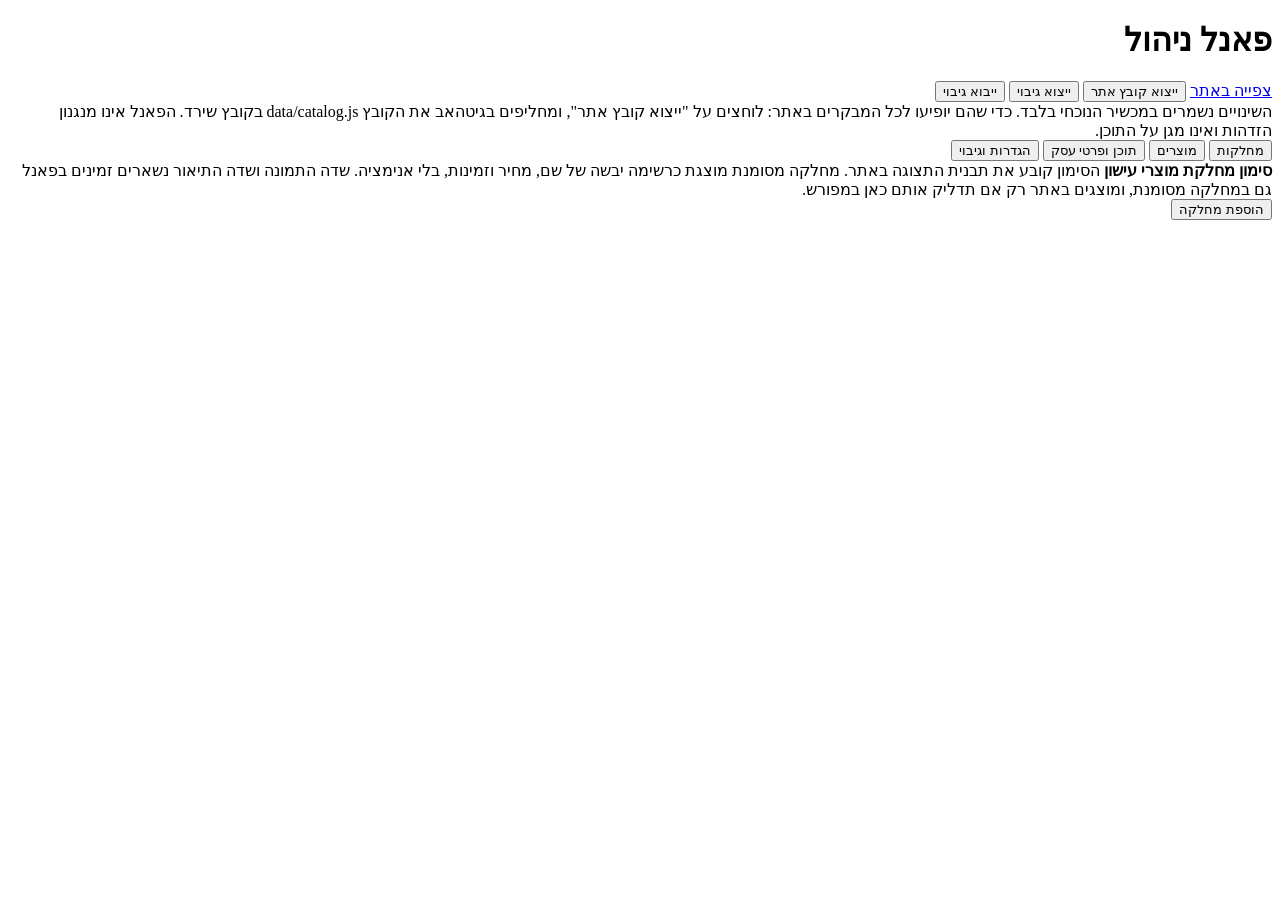
==== admin.html @ 2c9f1032 "Add files via upload" ====
<!DOCTYPE html>
<html lang="he" dir="rtl">
<head>
<meta charset="utf-8">
<meta name="viewport" content="width=device-width, initial-scale=1">
<title>פאנל ניהול — החנות</title>
<meta name="robots" content="noindex, nofollow">

<link rel="preconnect" href="https://fonts.googleapis.com">
<link rel="preconnect" href="https://fonts.gstatic.com" crossorigin>
<link href="https://fonts.googleapis.com/css2?family=M+PLUS+Rounded+1c:wght@700;800;900&family=Assistant:wght@400;600;700&display=swap" rel="stylesheet">
<link rel="stylesheet" href="assets/css/styles.css">
<link rel="icon" href="assets/favicon.svg" type="image/svg+xml">
<script src="data/catalog.js"></script>
</head>

<body>
<div class="admin-shell">

  <header class="admin-top">
    <div class="wrap admin-top__inner">
      <h1>פאנל ניהול</h1>
      <div class="admin-top__actions">
        <a class="btn btn--soft btn--sm" href="index.html">צפייה באתר</a>
        <button class="btn btn--soft btn--sm" id="act-publish" type="button">ייצוא קובץ אתר</button>
        <button class="btn btn--soft btn--sm" id="act-export" type="button">ייצוא גיבוי</button>
        <button class="btn btn--soft btn--sm" id="act-import" type="button">ייבוא גיבוי</button>
        <input type="file" id="import-file" accept="application/json" hidden>
      </div>
    </div>
  </header>

  <div class="admin-notice">
    <div class="wrap">
      השינויים נשמרים במכשיר הנוכחי בלבד. כדי שהם יופיעו לכל המבקרים באתר:
      לוחצים על "ייצוא קובץ אתר", ומחליפים בגיטהאב את הקובץ data/catalog.js
      בקובץ שירד. הפאנל אינו מנגנון הזדהות ואינו מגן על התוכן.
    </div>
  </div>

  <div class="admin-body">
    <div class="wrap">

      <div class="admin-tabs" role="tablist" aria-label="מקטעי הניהול">
        <button class="admin-tab" role="tab" id="t-depts"    aria-controls="p-depts"    aria-selected="true"  type="button">מחלקות</button>
        <button class="admin-tab" role="tab" id="t-products" aria-controls="p-products" aria-selected="false" type="button">מוצרים</button>
        <button class="admin-tab" role="tab" id="t-content"  aria-controls="p-content"  aria-selected="false" type="button">תוכן ופרטי עסק</button>
        <button class="admin-tab" role="tab" id="t-settings" aria-controls="p-settings" aria-selected="false" type="button">הגדרות וגיבוי</button>
      </div>

      <section class="panel" role="tabpanel" id="p-depts" aria-labelledby="t-depts" tabindex="0">
        <div class="callout">
          <strong>סימון מחלקת מוצרי עישון</strong>
          הסימון קובע את תבנית התצוגה באתר. מחלקה מסומנת מוצגת כרשימה יבשה של
          שם, מחיר וזמינות, בלי אנימציה. שדה התמונה ושדה התיאור נשארים זמינים
          בפאנל גם במחלקה מסומנת, ומוצגים באתר רק אם תדליק אותם כאן במפורש.
        </div>
        <div id="dept-list"></div>
        <button class="btn" id="act-add-dept" type="button">הוספת מחלקה</button>
      </section>

      <section class="panel" role="tabpanel" id="p-products" aria-labelledby="t-products" tabindex="0" hidden>
        <div class="field" style="max-width:420px">
          <label for="prod-dept">מחלקה</label>
          <select id="prod-dept"></select>
        </div>
        <div id="prod-context"></div>
        <div id="prod-list"></div>
        <button class="btn" id="act-add-prod" type="button">הוספת מוצר</button>
      </section>

      <section class="panel" role="tabpanel" id="p-content" aria-labelledby="t-content" tabindex="0" hidden>
        <div id="content-form"></div>
        <button class="btn" id="act-save-content" type="button">שמירת התוכן</button>
      </section>

      <section class="panel" role="tabpanel" id="p-settings" aria-labelledby="t-settings" tabindex="0" hidden>
        <div id="settings-form"></div>
        <div style="display:flex;gap:12px;flex-wrap:wrap">
          <button class="btn" id="act-save-settings" type="button">שמירת ההגדרות</button>
          <button class="btn btn--danger" id="act-reset" type="button">איפוס לנתוני ברירת המחדל</button>
        </div>
      </section>

    </div>
  </div>
</div>

<div class="modal" id="modal" role="dialog" aria-modal="true" aria-labelledby="modal-title" hidden>
  <div class="modal__box">
    <div class="modal__head">
      <h2 id="modal-title">עריכה</h2>
      <button class="btn btn--quiet btn--sm" id="modal-close" type="button">סגירה</button>
    </div>
    <div id="modal-body"></div>
    <div class="modal__foot">
      <button class="btn" id="modal-save" type="button">שמירה</button>
      <button class="btn btn--soft" id="modal-cancel" type="button">ביטול</button>
    </div>
  </div>
</div>

<div class="toast" id="toast" role="status" aria-live="polite" hidden></div>

<script type="module" src="assets/js/admin.js"></script>
</body>
</html>
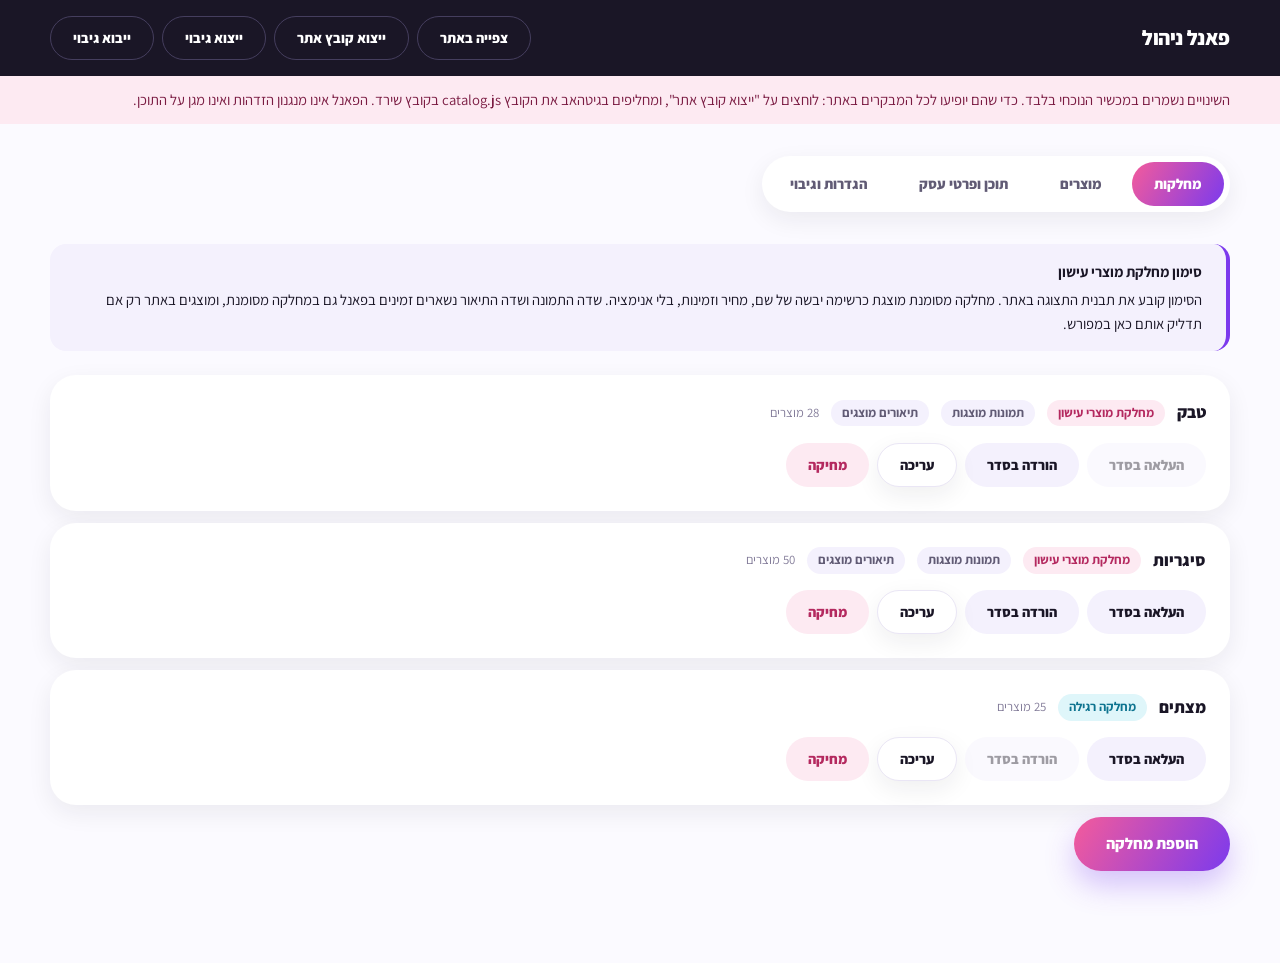
==== commit 849f67fd: "Add files via upload" ====
--- a/admin.html
+++ b/admin.html
@@ -9,9 +9,9 @@
 <link rel="preconnect" href="https://fonts.googleapis.com">
 <link rel="preconnect" href="https://fonts.gstatic.com" crossorigin>
 <link href="https://fonts.googleapis.com/css2?family=M+PLUS+Rounded+1c:wght@700;800;900&family=Assistant:wght@400;600;700&display=swap" rel="stylesheet">
-<link rel="stylesheet" href="assets/css/styles.css">
-<link rel="icon" href="assets/favicon.svg" type="image/svg+xml">
-<script src="data/catalog.js"></script>
+<link rel="stylesheet" href="styles.css">
+<link rel="icon" href="favicon.svg" type="image/svg+xml">
+<script src="catalog.js"></script>
 </head>
 
 <body>
@@ -33,7 +33,7 @@
   <div class="admin-notice">
     <div class="wrap">
       השינויים נשמרים במכשיר הנוכחי בלבד. כדי שהם יופיעו לכל המבקרים באתר:
-      לוחצים על "ייצוא קובץ אתר", ומחליפים בגיטהאב את הקובץ data/catalog.js
+      לוחצים על "ייצוא קובץ אתר", ומחליפים בגיטהאב את הקובץ catalog.js
       בקובץ שירד. הפאנל אינו מנגנון הזדהות ואינו מגן על התוכן.
     </div>
   </div>
@@ -102,6 +102,6 @@
 
 <div class="toast" id="toast" role="status" aria-live="polite" hidden></div>
 
-<script type="module" src="assets/js/admin.js"></script>
+<script type="module" src="./admin.js"></script>
 </body>
 </html>
--- a/styles.css
+++ b/styles.css
@@ -0,0 +1,436 @@
+/* =====================================================================
+   מערכת עיצוב — "מפיזור לסדר"
+   רקע בהיר, מבטאי צבע רוויים, פינות עגולות מאוד וגופן עגול כבד.
+   הניגודיות עומדת בתקן הישראלי 5568 ברמה AA.
+   ===================================================================== */
+
+:root {
+  --bg:        #FBFAFF;
+  --paper:     #FFFFFF;
+  --bg-3:      #F4F1FD;
+  --ink:       #1A1626;   /* 15.8 מול הרקע */
+  --ink-2:     #615B75;   /*  6.3 */
+  --ink-3:     #837C99;   /*  4.6 */
+  --line:      #EAE6F5;
+  --line-2:    #D6CFEA;
+
+  --pink:      #F45B9B;
+  --grape:     #7C3AED;
+  --aqua:      #06B6D4;
+  --amber:     #F59E0B;
+  --indigo:    #4F46E5;
+
+  /* גרסאות כהות לשימוש בטקסט, כדי לא לרדת מהניגודיות הנדרשת */
+  --aqua-ink:  #0E7490;
+  --amber-ink: #92600A;
+  --ok:        #0E7490;
+  --ok-soft:   #DFF6FA;
+  --warn:      #B4295F;
+  --warn-soft: #FDEAF2;
+  --focus:     #4F46E5;
+
+  --brand:      linear-gradient(120deg, var(--pink), var(--grape));
+  --brand-text: linear-gradient(96deg, var(--pink), var(--grape) 48%, var(--aqua));
+
+  --font-display: "M PLUS Rounded 1c", Assistant, system-ui, sans-serif;
+  --font-body:    Assistant, system-ui, -apple-system, "Segoe UI", sans-serif;
+
+  --fs-hero: clamp(3rem, 10.4vw, 7.4rem);
+  --fs-h2:   clamp(2.2rem, 5.6vw, 3.7rem);
+  --fs-h3:   clamp(1.2rem, 2.2vw, 1.4rem);
+  --fs-sm:   0.92rem;
+  --fs-xs:   0.8rem;
+
+  --s-1:4px; --s-2:8px; --s-3:12px; --s-4:16px;
+  --s-5:24px; --s-6:32px; --s-7:48px; --s-8:64px; --s-9:92px;
+
+  --r:26px; --r-sm:16px; --r-pill:999px;
+
+  --sh-1: 0 8px 24px rgba(26,22,38,.07);
+  --sh-2: 0 28px 58px rgba(26,22,38,.15);
+
+  /* טוקני תנועה — שפה אחת לכל האתר */
+  --ease:      cubic-bezier(.19,1,.22,1);
+  --ease-move: cubic-bezier(.4,0,.2,1);
+  --d-micro: 150ms;
+  --d-base:  280ms;
+  --d-large: 420ms;
+
+  --maxw: 1180px;
+}
+
+/* ===================== בסיס ===================== */
+
+*, *::before, *::after { box-sizing: border-box; }
+html { -webkit-text-size-adjust: 100%; }
+
+body {
+  margin: 0; direction: rtl;
+  background: var(--bg); color: var(--ink);
+  font-family: var(--font-body); line-height: 1.62;
+  overflow-x: hidden; -webkit-font-smoothing: antialiased;
+}
+
+h1, h2, h3, h4 {
+  font-family: var(--font-display); font-weight: 800;
+  line-height: 1.04; letter-spacing: -.02em; margin: 0 0 var(--s-4);
+}
+p { margin: 0 0 var(--s-4); }
+img { max-width: 100%; display: block; }
+a { color: var(--grape); text-underline-offset: 3px; }
+a:hover { color: var(--ink); }
+button { font-family: inherit; font-size: inherit; }
+
+:where(a, button, input, select, textarea, [tabindex]):focus-visible {
+  outline: 3px solid var(--focus); outline-offset: 3px; border-radius: 6px;
+}
+
+.wrap { width: min(100% - var(--s-6) * 2, var(--maxw)); margin-inline: auto; position: relative; z-index: 3; }
+
+.skip-link {
+  position: absolute; inset-inline-start: var(--s-4); top: -100px; z-index: 999;
+  background: var(--ink); color: #fff; padding: var(--s-3) var(--s-5);
+  border-radius: var(--r-sm); text-decoration: none;
+  transition: top var(--d-micro) var(--ease-move);
+}
+.skip-link:focus { top: var(--s-4); color: #fff; }
+
+.visually-hidden {
+  position: absolute !important; width: 1px; height: 1px;
+  margin: -1px; padding: 0; border: 0;
+  clip: rect(0 0 0 0); clip-path: inset(50%); overflow: hidden; white-space: nowrap;
+}
+
+.grad { background: var(--brand-text); -webkit-background-clip: text; background-clip: text; color: transparent; }
+
+/* ===================== כפתורים ===================== */
+
+.btn {
+  display: inline-flex; align-items: center; justify-content: center; gap: var(--s-2);
+  min-height: 54px; padding: 14px 32px; border: 0; border-radius: var(--r-pill);
+  font-family: var(--font-display); font-weight: 800; font-size: .98rem;
+  cursor: pointer; text-decoration: none; touch-action: manipulation;
+  background: var(--brand); color: #fff;
+  box-shadow: 0 14px 30px rgba(124,58,237,.3);
+  transition: transform var(--d-base) var(--ease), box-shadow var(--d-base) var(--ease),
+              background var(--d-base) var(--ease), color var(--d-base) var(--ease);
+}
+.btn:hover { transform: translateY(-4px); box-shadow: 0 22px 44px rgba(124,58,237,.38); color: #fff; }
+.btn svg { width: 19px; height: 19px; flex: none; }
+
+.btn--soft   { background: var(--paper); color: var(--ink); border: 1px solid var(--line); box-shadow: var(--sh-1); }
+.btn--soft:hover { color: var(--ink); box-shadow: 0 16px 34px rgba(26,22,38,.13); }
+.btn--dark   { background: var(--ink); box-shadow: 0 12px 26px rgba(26,22,38,.24); }
+.btn--dark:hover { background: var(--grape); }
+.btn--quiet  { background: var(--bg-3); color: var(--ink); box-shadow: none; }
+.btn--quiet:hover { background: var(--line); color: var(--ink); }
+.btn--danger { background: var(--warn-soft); color: var(--warn); box-shadow: none; }
+.btn--danger:hover { background: var(--warn); color: #fff; }
+.btn--sm { min-height: 44px; padding: 9px 22px; font-size: .88rem; }
+.btn[disabled], .btn[aria-disabled="true"] { opacity: .42; pointer-events: none; }
+
+/* ===================== מסך הפתיחה ===================== */
+
+.stage { height: 270vh; position: relative; }
+.stage--flat { height: auto; }
+
+.sticky {
+  position: sticky; top: 0; height: 100svh; overflow: hidden;
+  display: grid; place-items: center;
+  background:
+    radial-gradient(70% 60% at 78% 12%, rgba(244,91,155,.16), transparent 62%),
+    radial-gradient(60% 60% at 14% 82%, rgba(6,182,212,.16), transparent 62%),
+    var(--bg);
+}
+.stage--flat .sticky { position: static; height: auto; padding-block: var(--s-9); }
+
+#hero-canvas { position: absolute; inset: 0; width: 100%; height: 100%; z-index: 1; }
+
+.hero-copy { position: relative; z-index: 3; text-align: center; padding-inline: var(--s-5); max-width: 900px; }
+
+.kicker {
+  display: inline-flex; align-items: center; gap: var(--s-2);
+  background: var(--paper); border: 1px solid var(--line); border-radius: var(--r-pill);
+  padding: 10px 20px; font-weight: 700; font-size: .85rem; color: var(--indigo);
+  margin-bottom: var(--s-5); box-shadow: var(--sh-1);
+}
+.kicker i { width: 8px; height: 8px; border-radius: 50%; background: var(--pink); flex: none; animation: pulse 2.2s ease-in-out infinite; }
+@keyframes pulse { 50% { transform: scale(1.6); opacity: .4; } }
+
+.hero-title { font-size: var(--fs-hero); margin-bottom: 0; }
+.hero-title span { display: inline-block; opacity: 0; transform: translateY(30px) rotate(3deg); }
+.hero-title.play span { animation: pop .85s var(--ease) forwards; }
+@keyframes pop { to { opacity: 1; transform: none; } }
+
+.hero-lead { color: var(--ink-2); font-size: 1.15rem; max-width: 44ch; margin: var(--s-5) auto var(--s-6); }
+.hero-actions { display: flex; gap: var(--s-3); justify-content: center; flex-wrap: wrap; }
+
+.cue { position: absolute; inset-inline: 0; bottom: var(--s-5); z-index: 4; text-align: center; color: var(--ink-2); font-size: var(--fs-xs); letter-spacing: .16em; }
+
+/* ===================== רצועה נעה ===================== */
+
+.strip { background: var(--ink); color: #fff; overflow: hidden; padding: 15px 0; position: relative; z-index: 3; }
+.strip ul { display: flex; gap: 40px; list-style: none; margin: 0; padding: 0; white-space: nowrap;
+  font-family: var(--font-display); font-weight: 800; font-size: 1.15rem; will-change: transform; }
+.strip li::after { content: "✦"; margin-inline-start: 40px; color: var(--pink); }
+
+/* ===================== כותרת עליונה ===================== */
+
+.site-header { position: sticky; top: 0; z-index: 60; background: rgba(251,250,255,.88); backdrop-filter: blur(16px); border-bottom: 1px solid var(--line); }
+.site-header__inner { display: flex; align-items: center; justify-content: space-between; min-height: 70px; gap: var(--s-4); }
+.brand { display: flex; align-items: center; gap: 11px; text-decoration: none; color: var(--ink); }
+.brand__mark { width: 40px; height: 40px; border-radius: 14px; flex: none; display: grid; place-items: center; color: #fff; font-family: var(--font-display); font-weight: 800; background: var(--brand); }
+.brand__name { font-family: var(--font-display); font-weight: 800; font-size: 1.2rem; line-height: 1.1; }
+.brand__sub { display: block; font-size: var(--fs-xs); color: var(--ink-3); font-weight: 400; }
+
+.site-nav { display: none; gap: var(--s-5); }
+@media (min-width: 880px) { .site-nav { display: flex; } }
+.site-nav a { color: var(--ink-2); text-decoration: none; font-weight: 700; font-size: .94rem; min-height: 44px; display: inline-flex; align-items: center; }
+.site-nav a:hover { color: var(--grape); }
+
+/* ===================== מקטעים ===================== */
+
+.section { padding-block: var(--s-9); position: relative; z-index: 3; }
+.section--paper { background: var(--paper); }
+.section--tight { padding-block: var(--s-8) var(--s-5); }
+.section__title { font-size: var(--fs-h2); margin-bottom: var(--s-3); }
+.section__lead { color: var(--ink-2); margin: 0 0 var(--s-6); max-width: 52ch; }
+
+.story { display: grid; gap: var(--s-5); }
+@media (min-width: 840px) { .story { grid-template-columns: repeat(3, 1fr); } }
+.story__item { background: var(--paper); border-radius: var(--r); padding: var(--s-6); box-shadow: var(--sh-1); }
+.story__num { font-family: var(--font-display); font-weight: 900; font-size: 2.6rem; line-height: 1; margin-bottom: var(--s-3);
+  background: var(--brand-text); -webkit-background-clip: text; background-clip: text; color: transparent; }
+.story__item h3 { font-size: var(--fs-h3); }
+.story__item p { color: var(--ink-2); font-size: var(--fs-sm); margin: 0; }
+
+/* ===================== לשוניות מחלקות ===================== */
+
+.dept-bar { position: sticky; top: 70px; z-index: 50; padding-block: var(--s-4); background: linear-gradient(var(--bg) 62%, transparent); }
+.dept-tabs { display: flex; gap: var(--s-2); overflow-x: auto; padding: 6px; background: var(--paper); border-radius: var(--r-pill); box-shadow: var(--sh-1); width: fit-content; max-width: 100%; }
+.dept-tab {
+  flex: none; min-height: 46px; padding: 11px 24px; border: 0; border-radius: var(--r-pill); background: transparent;
+  font-family: var(--font-display); font-weight: 800; font-size: .92rem; color: var(--ink-2); cursor: pointer; white-space: nowrap;
+  transition: background var(--d-base) var(--ease), color var(--d-base) var(--ease);
+}
+.dept-tab:hover { background: var(--bg-3); }
+.dept-tab[aria-selected="true"] { background: var(--brand); color: #fff; }
+.dept-tab__flag { color: var(--amber-ink); margin-inline-start: 6px; font-size: .72rem; }
+.dept-tab[aria-selected="true"] .dept-tab__flag { color: #fff; }
+
+.dept-panel[hidden] { display: none; }
+.dept-head { margin-bottom: var(--s-6); }
+.dept-head h2 { font-size: var(--fs-h2); margin-bottom: var(--s-2); }
+.dept-head p { color: var(--ink-2); max-width: 58ch; margin: 0; }
+
+.legal-warning { border: 3px solid var(--ink); background: var(--paper); border-radius: var(--r); padding: var(--s-5) var(--s-6); margin-bottom: var(--s-6); }
+.legal-warning strong { display: block; font-family: var(--font-display); font-weight: 900; font-size: clamp(1.35rem, 3.6vw, 2.1rem); line-height: 1.16; margin-bottom: var(--s-2); }
+.legal-warning span { display: block; font-size: var(--fs-sm); color: var(--ink-2); }
+
+/* ===================== תבנית ויזואלית ===================== */
+
+.product-grid { display: grid; gap: var(--s-5); grid-template-columns: repeat(auto-fill, minmax(255px, 1fr)); }
+
+.card { position: relative; background: var(--paper); border-radius: var(--r); overflow: hidden;
+  box-shadow: 0 10px 30px rgba(26,22,38,.07); display: flex; flex-direction: column; }
+.card--animated { will-change: transform; transition: transform var(--d-large) var(--ease), box-shadow var(--d-large) var(--ease); }
+.card--animated:hover { transform: translateY(-10px) rotate(-.7deg); box-shadow: var(--sh-2); }
+
+.card__media { aspect-ratio: 4/3; overflow: hidden; background: var(--bg-3); }
+.card__media img { width: 100%; height: 100%; object-fit: cover; }
+.card__media--empty { display: grid; place-items: center; color: #fff; font-weight: 700; font-size: var(--fs-sm); }
+/* שלוש חלופות צבע לכרטיס בלי תמונה, מתחלפות במחזוריות */
+.tone-0 .card__media--empty { background: linear-gradient(140deg, #FB7FB4, #F45B9B); }
+.tone-1 .card__media--empty { background: linear-gradient(140deg, #5EE7F5, #06B6D4); }
+.tone-2 .card__media--empty { background: linear-gradient(140deg, #A78BFA, #7C3AED); }
+
+.card__body { padding: var(--s-5); display: flex; flex-direction: column; gap: 11px; flex: 1; }
+.card__name { font-size: 1.24rem; margin: 0; }
+.card__desc { margin: 0; font-size: var(--fs-sm); color: var(--ink-2); flex: 1; }
+.card__foot { display: flex; align-items: center; justify-content: space-between; gap: var(--s-3); }
+
+.price__now { font-family: var(--font-display); font-weight: 800; font-size: 1.36rem; }
+.price__prev { font-size: .89rem; color: var(--ink-3); margin-inline-start: var(--s-2); text-decoration: line-through; }
+.price__vat { font-size: var(--fs-xs); color: var(--ink-3); }
+
+.stock { font-weight: 700; font-size: var(--fs-xs); padding: 5px 13px; border-radius: var(--r-pill); white-space: nowrap; }
+.stock--in  { background: var(--ok-soft); color: var(--ok); }
+.stock--low { background: #FEF3D6; color: var(--amber-ink); }
+.stock--out { background: #F0EEF7; color: var(--ink-2); }
+
+.deal-flag { position: absolute; inset-inline-start: var(--s-4); top: var(--s-4); z-index: 2;
+  background: var(--amber); color: #fff; border-radius: var(--r-pill); padding: 6px 16px;
+  font-family: var(--font-display); font-weight: 800; font-size: .78rem; box-shadow: 0 8px 20px rgba(245,158,11,.4); }
+
+/* ===================== תבנית מוגבלת ===================== */
+
+.plain-list { background: var(--paper); border-radius: var(--r); overflow: hidden; box-shadow: 0 10px 30px rgba(26,22,38,.08); }
+.plain-list__head, .plain-row { display: grid; grid-template-columns: 1fr auto auto; gap: var(--s-5); padding: 18px var(--s-6); align-items: center; }
+.plain-list__head { background: var(--ink); color: #fff; font-weight: 700; font-size: .82rem; }
+.plain-row { border-top: 1px solid var(--line); font-weight: 600; }
+.plain-row__price { font-family: var(--font-display); font-weight: 800; font-size: 1.06rem; white-space: nowrap; }
+.plain-row__stock { font-weight: 400; font-size: .88rem; color: var(--ink-2); white-space: nowrap; }
+.plain-row__extra { grid-column: 1 / -1; }
+.plain-row__extra img { width: 150px; border-radius: var(--r-sm); border: 1px solid var(--line); }
+.plain-row__extra p { margin: 0; font-weight: 400; font-size: var(--fs-sm); color: var(--ink-2); }
+.plain-note { font-size: .85rem; color: var(--ink-2); margin-top: var(--s-4); }
+
+@media (max-width: 560px) {
+  .plain-list__head { display: none; }
+  .plain-row { grid-template-columns: 1fr auto; }
+  .plain-row__stock { grid-column: 1 / -1; }
+}
+
+.dept-order { margin-top: var(--s-6); padding: var(--s-5) var(--s-6); background: var(--bg-3); border-radius: var(--r);
+  display: flex; flex-wrap: wrap; align-items: center; justify-content: space-between; gap: var(--s-4); }
+.dept-order p { margin: 0; font-size: var(--fs-sm); color: var(--ink-2); }
+
+.empty-state { border: 2px dashed var(--line-2); border-radius: var(--r); padding: var(--s-8) var(--s-5); text-align: center; color: var(--ink-3); }
+
+/* ===================== מידע ===================== */
+
+.info-grid { display: grid; gap: var(--s-5); }
+@media (min-width: 840px) { .info-grid { grid-template-columns: repeat(2, 1fr); } }
+.info-card { background: var(--paper); border-radius: var(--r); padding: var(--s-6); box-shadow: var(--sh-1); }
+.info-card h3 { font-size: var(--fs-h3); }
+.info-card p, .info-card li { color: var(--ink-2); font-size: var(--fs-sm); }
+.info-card details { border-top: 1px solid var(--line); padding-top: var(--s-2); }
+.info-card summary { cursor: pointer; font-weight: 700; min-height: 44px; display: flex; align-items: center; }
+
+.biz-facts { display: grid; gap: var(--s-3); font-size: var(--fs-sm); margin: var(--s-4) 0 0; }
+.biz-facts div { display: flex; gap: var(--s-3); }
+.biz-facts dt { font-weight: 700; min-width: 140px; }
+.biz-facts dd { margin: 0; color: var(--ink-2); }
+
+/* ===================== תחתית ===================== */
+
+.site-footer { background: var(--ink); color: #D9D3EA; padding: var(--s-9) 0 var(--s-6); margin-top: var(--s-8); position: relative; z-index: 3; }
+.site-footer h2, .site-footer h4 { color: #fff; }
+.site-footer a { color: #E7DFF8; }
+.site-footer a:hover { color: #fff; }
+.footer-grid { display: grid; gap: var(--s-6); }
+@media (min-width: 840px) { .footer-grid { grid-template-columns: 1.5fr 1fr 1fr; } }
+.site-footer ul { list-style: none; padding: 0; margin: 0; }
+.site-footer li { margin-bottom: var(--s-2); font-size: var(--fs-sm); }
+.footer-warning { border: 2px solid #3B3550; border-radius: 18px; padding: 20px; margin-top: var(--s-6); font-weight: 700; }
+.footer-bottom { border-top: 1px solid #322C46; margin-top: var(--s-6); padding-top: var(--s-5); font-size: var(--fs-xs); color: #A79FC0;
+  display: flex; flex-wrap: wrap; gap: var(--s-4); justify-content: space-between; }
+
+/* ===================== שער גיל ===================== */
+
+.gate { position: fixed; inset: 0; z-index: 200; display: grid; place-items: center; background: rgba(26,22,38,.6); padding: var(--s-5); }
+.gate[hidden] { display: none; }
+.gate__box { background: var(--paper); border-radius: var(--r); padding: var(--s-7); max-width: 470px; width: 100%; box-shadow: var(--sh-2); text-align: center; }
+.gate__box h2 { font-size: 1.7rem; }
+.gate__box p { color: var(--ink-2); font-size: var(--fs-sm); }
+.gate__actions { display: flex; flex-direction: column; gap: var(--s-3); margin-top: var(--s-5); }
+
+/* ===================== צף וואטסאפ ומתג תנועה ===================== */
+
+.wa-fab { position: fixed; inset-inline-end: var(--s-5); bottom: max(var(--s-5), env(safe-area-inset-bottom));
+  z-index: 70; width: 58px; height: 58px; border-radius: 50%; background: var(--ok); color: #fff;
+  display: grid; place-items: center; box-shadow: 0 14px 32px rgba(14,116,144,.4); text-decoration: none;
+  transition: transform var(--d-base) var(--ease); }
+.wa-fab:hover { transform: translateY(-4px); color: #fff; }
+.wa-fab svg { width: 27px; height: 27px; }
+
+.motion-toggle { position: fixed; inset-inline-start: var(--s-5); bottom: max(var(--s-5), env(safe-area-inset-bottom));
+  z-index: 70; min-height: 44px; padding: 11px 20px; border: 0; border-radius: var(--r-pill);
+  background: var(--ink); color: #fff; font-family: var(--font-display); font-weight: 800; font-size: var(--fs-xs);
+  cursor: pointer; box-shadow: var(--sh-1); }
+.motion-toggle:hover { background: var(--grape); }
+
+/* ===================== חשיפות בגלילה ===================== */
+
+.reveal { opacity: 0; transform: translateY(30px); transition: opacity .85s var(--ease), transform .85s var(--ease); }
+.reveal.is-revealed { opacity: 1; transform: none; }
+
+/* ===================== צמצום תנועה ===================== */
+
+@media (prefers-reduced-motion: reduce) {
+  *, *::before, *::after { animation-duration: .001ms !important; animation-iteration-count: 1 !important; transition-duration: .001ms !important; }
+  .reveal { opacity: 1 !important; transform: none !important; }
+  .hero-title span { opacity: 1 !important; transform: none !important; }
+  .card--animated:hover { transform: none; }
+  .cue { display: none; }
+}
+body.no-motion .reveal { opacity: 1 !important; transform: none !important; }
+body.no-motion .hero-title span { opacity: 1 !important; transform: none !important; }
+body.no-motion .card--animated:hover { transform: none; }
+body.no-motion .cue { display: none; }
+
+/* =====================================================================
+   פאנל הניהול — אותה שפת עיצוב
+   ===================================================================== */
+
+.admin-shell { min-height: 100vh; display: flex; flex-direction: column; }
+
+.admin-top { background: var(--ink); color: #fff; padding-block: var(--s-4); }
+.admin-top__inner { display: flex; align-items: center; justify-content: space-between; gap: var(--s-4); flex-wrap: wrap; }
+.admin-top h1 { color: #fff; font-size: 1.3rem; margin: 0; }
+.admin-top__actions { display: flex; gap: var(--s-2); flex-wrap: wrap; }
+.admin-top .btn--soft { background: transparent; color: #fff; border: 1.5px solid #453E5E; box-shadow: none; }
+.admin-top .btn--soft:hover { background: #2A2440; color: #fff; }
+
+.admin-notice { background: var(--warn-soft); color: #7A1B42; font-size: var(--fs-sm); padding-block: var(--s-3); }
+.admin-body { flex: 1; padding-block: var(--s-6) var(--s-9); }
+
+.admin-tabs { display: flex; gap: var(--s-2); flex-wrap: wrap; margin-bottom: var(--s-6); padding: 6px;
+  background: var(--paper); border-radius: var(--r-pill); box-shadow: var(--sh-1); width: fit-content; max-width: 100%; }
+.admin-tab { min-height: 44px; padding: 10px 22px; border: 0; border-radius: var(--r-pill); background: transparent;
+  font-family: var(--font-display); font-weight: 800; font-size: .9rem; color: var(--ink-2); cursor: pointer;
+  transition: background var(--d-base) var(--ease), color var(--d-base) var(--ease); }
+.admin-tab:hover { background: var(--bg-3); }
+.admin-tab[aria-selected="true"] { background: var(--brand); color: #fff; }
+
+.panel[hidden] { display: none; }
+.panel h2 { font-size: 1.5rem; margin-top: var(--s-6); }
+.panel h2:first-child { margin-top: 0; }
+
+.field { margin-bottom: var(--s-4); }
+.field label { display: block; font-weight: 700; font-size: var(--fs-sm); margin-bottom: var(--s-2); }
+.field .hint { font-size: var(--fs-xs); color: var(--ink-3); margin: var(--s-1) 0 0; }
+.field input, .field select, .field textarea {
+  width: 100%; min-height: 48px; padding: 12px var(--s-4);
+  border: 1.5px solid var(--line-2); border-radius: var(--r-sm);
+  background: var(--paper); color: var(--ink); font-family: inherit; font-size: var(--fs-sm);
+}
+.field textarea { min-height: 120px; resize: vertical; line-height: 1.6; }
+.field input:focus, .field select:focus, .field textarea:focus { border-color: var(--focus); }
+
+.check { display: flex; align-items: flex-start; gap: var(--s-3); padding: var(--s-4);
+  border-radius: var(--r-sm); background: var(--paper); box-shadow: var(--sh-1); margin-bottom: var(--s-3); cursor: pointer; }
+.check input { width: 22px; height: 22px; margin-top: 2px; flex: none; accent-color: var(--grape); }
+.check span { font-size: var(--fs-sm); font-weight: 600; }
+.check small { display: block; color: var(--ink-3); font-size: var(--fs-xs); font-weight: 400; margin-top: 2px; }
+
+.admin-row { display: grid; gap: var(--s-4); align-items: center; padding: var(--s-5);
+  border-radius: var(--r); background: var(--paper); box-shadow: var(--sh-1); margin-bottom: var(--s-3); }
+.admin-row__main { display: flex; align-items: center; gap: var(--s-3); flex-wrap: wrap; }
+.admin-row__title { font-family: var(--font-display); font-weight: 800; font-size: 1.05rem; }
+.admin-row__meta { font-size: var(--fs-xs); color: var(--ink-3); }
+.admin-row__acts { display: flex; gap: var(--s-2); flex-wrap: wrap; }
+
+.tag { font-size: var(--fs-xs); font-weight: 700; padding: 3px 11px; border-radius: var(--r-pill); background: var(--bg-3); color: var(--ink-2); }
+.tag--restricted { background: var(--warn-soft); color: var(--warn); }
+.tag--open { background: var(--ok-soft); color: var(--ok); }
+
+.form-grid { display: grid; gap: var(--s-4); }
+@media (min-width: 720px) { .form-grid--2 { grid-template-columns: 1fr 1fr; } }
+
+.modal { position: fixed; inset: 0; z-index: 300; background: rgba(26,22,38,.6); display: grid; place-items: start center; padding: var(--s-5); overflow-y: auto; }
+.modal[hidden] { display: none; }
+.modal__box { background: var(--paper); border-radius: var(--r); padding: var(--s-6); width: min(100%, 660px); margin-block: var(--s-6); box-shadow: var(--sh-2); }
+.modal__head { display: flex; align-items: center; justify-content: space-between; gap: var(--s-4); margin-bottom: var(--s-5); }
+.modal__head h2 { margin: 0; font-size: 1.45rem; }
+.modal__foot { display: flex; gap: var(--s-3); margin-top: var(--s-6); flex-wrap: wrap; }
+
+.callout { border-radius: var(--r-sm); padding: var(--s-4) var(--s-5); font-size: var(--fs-sm); margin-bottom: var(--s-5);
+  background: var(--bg-3); border-inline-start: 4px solid var(--grape); }
+.callout--warn { background: var(--warn-soft); border-color: var(--warn); color: #7A1B42; }
+.callout strong { display: block; margin-bottom: var(--s-1); }
+
+.toast { position: fixed; inset-inline-start: 50%; transform: translateX(50%); bottom: var(--s-6); z-index: 400;
+  background: var(--ink); color: #fff; padding: 12px 24px; border-radius: var(--r-pill);
+  font-weight: 700; font-size: var(--fs-sm); box-shadow: var(--sh-2); }
+.toast[hidden] { display: none; }
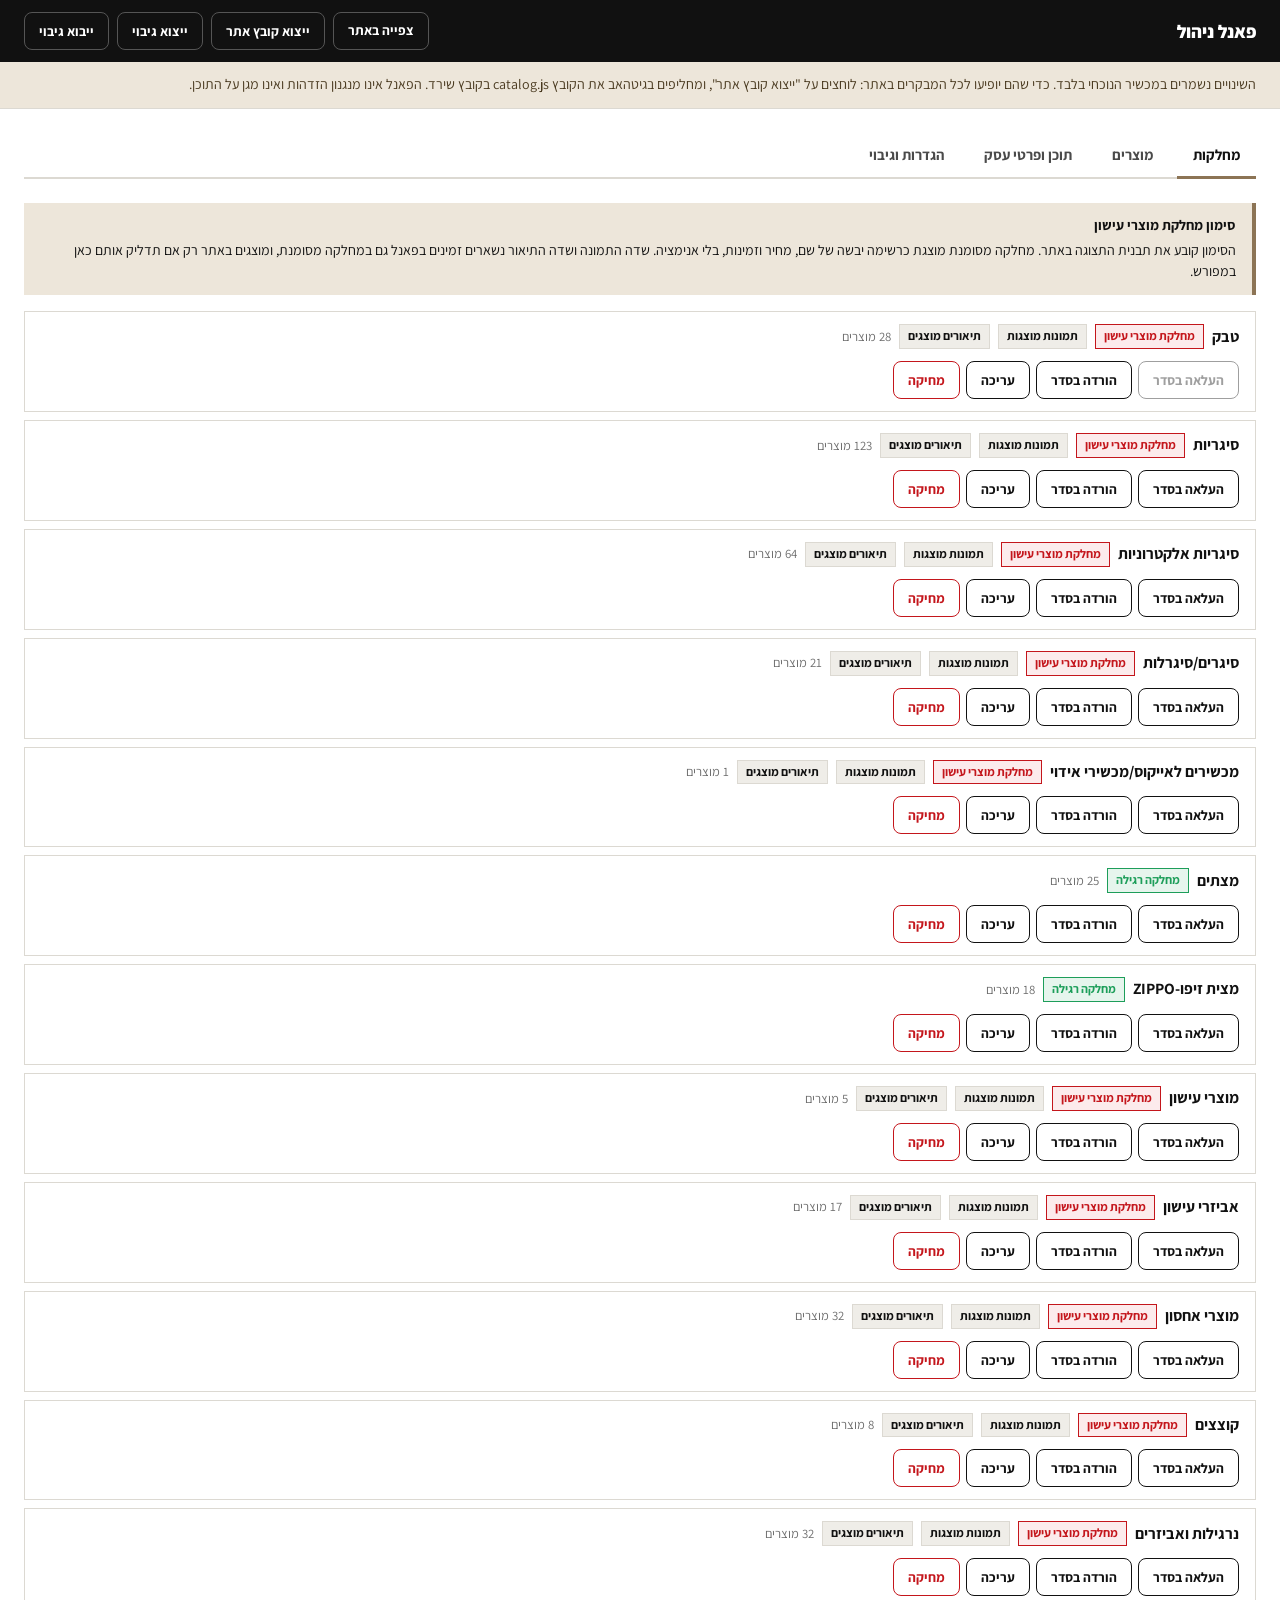
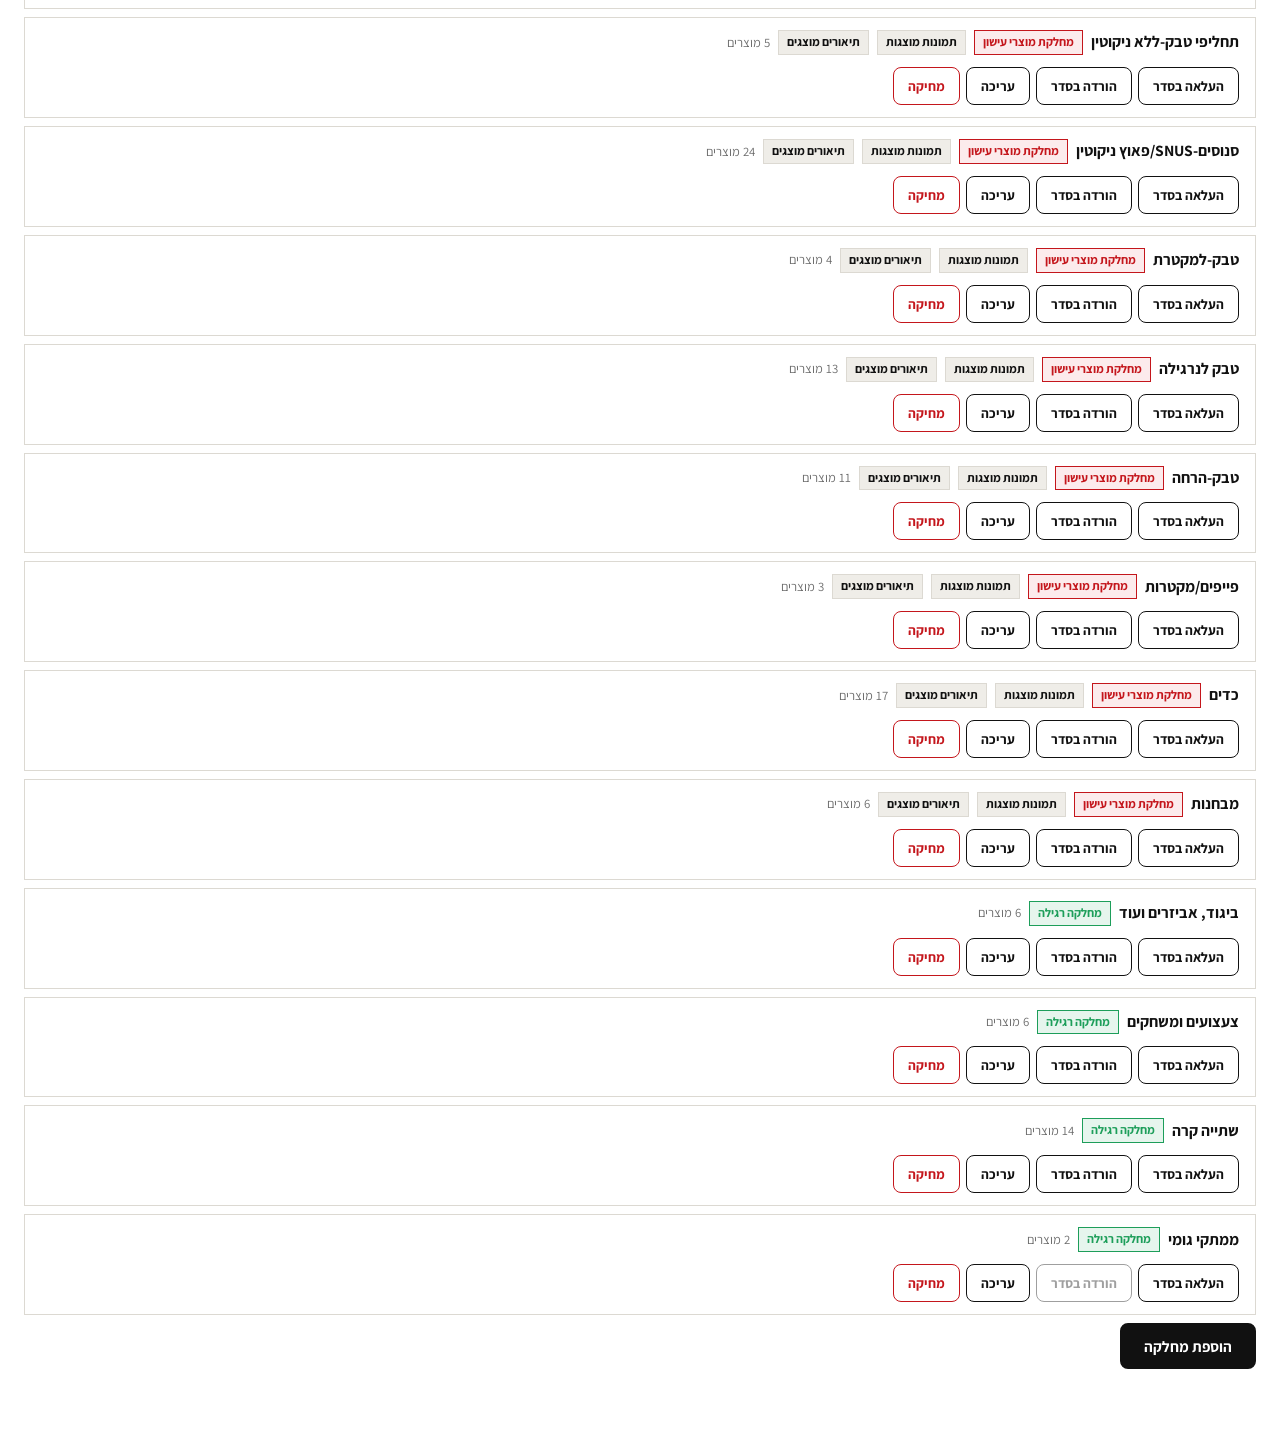
==== commit 8da64d0b: "Add files via upload" ====
--- a/admin.html
+++ b/admin.html
@@ -8,7 +8,7 @@
 
 <link rel="preconnect" href="https://fonts.googleapis.com">
 <link rel="preconnect" href="https://fonts.gstatic.com" crossorigin>
-<link href="https://fonts.googleapis.com/css2?family=M+PLUS+Rounded+1c:wght@700;800;900&family=Assistant:wght@400;600;700&display=swap" rel="stylesheet">
+<link href="https://fonts.googleapis.com/css2?family=Assistant:wght@400;600;700;800&display=swap" rel="stylesheet">
 <link rel="stylesheet" href="styles.css">
 <link rel="icon" href="favicon.svg" type="image/svg+xml">
 <script src="catalog.js"></script>
@@ -21,10 +21,10 @@
     <div class="wrap admin-top__inner">
       <h1>פאנל ניהול</h1>
       <div class="admin-top__actions">
-        <a class="btn btn--soft btn--sm" href="index.html">צפייה באתר</a>
-        <button class="btn btn--soft btn--sm" id="act-publish" type="button">ייצוא קובץ אתר</button>
-        <button class="btn btn--soft btn--sm" id="act-export" type="button">ייצוא גיבוי</button>
-        <button class="btn btn--soft btn--sm" id="act-import" type="button">ייבוא גיבוי</button>
+        <a class="btn btn--out btn--sm" href="index.html">צפייה באתר</a>
+        <button class="btn btn--out btn--sm" id="act-publish" type="button">ייצוא קובץ אתר</button>
+        <button class="btn btn--out btn--sm" id="act-export" type="button">ייצוא גיבוי</button>
+        <button class="btn btn--out btn--sm" id="act-import" type="button">ייבוא גיבוי</button>
         <input type="file" id="import-file" accept="application/json" hidden>
       </div>
     </div>
@@ -78,7 +78,7 @@
         <div id="settings-form"></div>
         <div style="display:flex;gap:12px;flex-wrap:wrap">
           <button class="btn" id="act-save-settings" type="button">שמירת ההגדרות</button>
-          <button class="btn btn--danger" id="act-reset" type="button">איפוס לנתוני ברירת המחדל</button>
+          <button class="btn btn--red" id="act-reset" type="button">איפוס לנתוני ברירת המחדל</button>
         </div>
       </section>
 
@@ -90,12 +90,12 @@
   <div class="modal__box">
     <div class="modal__head">
       <h2 id="modal-title">עריכה</h2>
-      <button class="btn btn--quiet btn--sm" id="modal-close" type="button">סגירה</button>
+      <button class="btn btn--out btn--sm" id="modal-close" type="button">סגירה</button>
     </div>
     <div id="modal-body"></div>
     <div class="modal__foot">
       <button class="btn" id="modal-save" type="button">שמירה</button>
-      <button class="btn btn--soft" id="modal-cancel" type="button">ביטול</button>
+      <button class="btn btn--out" id="modal-cancel" type="button">ביטול</button>
     </div>
   </div>
 </div>
--- a/styles.css
+++ b/styles.css
@@ -1,436 +1,519 @@
 /* =====================================================================
-   מערכת עיצוב — "מפיזור לסדר"
-   רקע בהיר, מבטאי צבע רוויים, פינות עגולות מאוד וגופן עגול כבד.
-   הניגודיות עומדת בתקן הישראלי 5568 ברמה AA.
+   מערכת עיצוב — חנות מסחרית פשוטה
+   שחור, לבן וחום. מסגרות ברורות, בלי גרדיאנטים ובלי אנימציות רקע.
+   ניגודיות לפי התקן הישראלי 5568 ברמה AA.
    ===================================================================== */
 
 :root {
-  --bg:        #FBFAFF;
-  --paper:     #FFFFFF;
-  --bg-3:      #F4F1FD;
-  --ink:       #1A1626;   /* 15.8 מול הרקע */
-  --ink-2:     #615B75;   /*  6.3 */
-  --ink-3:     #837C99;   /*  4.6 */
-  --line:      #EAE6F5;
-  --line-2:    #D6CFEA;
-
-  --pink:      #F45B9B;
-  --grape:     #7C3AED;
-  --aqua:      #06B6D4;
-  --amber:     #F59E0B;
-  --indigo:    #4F46E5;
-
-  /* גרסאות כהות לשימוש בטקסט, כדי לא לרדת מהניגודיות הנדרשת */
-  --aqua-ink:  #0E7490;
-  --amber-ink: #92600A;
-  --ok:        #0E7490;
-  --ok-soft:   #DFF6FA;
-  --warn:      #B4295F;
-  --warn-soft: #FDEAF2;
-  --focus:     #4F46E5;
-
-  --brand:      linear-gradient(120deg, var(--pink), var(--grape));
-  --brand-text: linear-gradient(96deg, var(--pink), var(--grape) 48%, var(--aqua));
-
-  --font-display: "M PLUS Rounded 1c", Assistant, system-ui, sans-serif;
-  --font-body:    Assistant, system-ui, -apple-system, "Segoe UI", sans-serif;
-
-  --fs-hero: clamp(3rem, 10.4vw, 7.4rem);
-  --fs-h2:   clamp(2.2rem, 5.6vw, 3.7rem);
-  --fs-h3:   clamp(1.2rem, 2.2vw, 1.4rem);
-  --fs-sm:   0.92rem;
-  --fs-xs:   0.8rem;
+  --bg:        #FFFFFF;
+  --bg-2:      #F6F5F2;
+  --bg-3:      #EFEDE8;
+  --ink:       #111111;
+  --ink-2:     #4A4A4A;
+  --ink-3:     #6E6E6E;
+  --line:      #DCD9D2;
+  --line-2:    #111111;
+
+  --tan:       #8C7455;   /* פס הניווט */
+  --tan-2:     #A68C69;
+  --tan-soft:  #EDE6DA;
+
+  --red:       #C4161C;   /* הסרה ואזל מהמלאי */
+  --red-soft:  #FCEBEC;
+  --green:     #1D9E5A;   /* במלאי */
+  --green-soft:#E6F5ED;
+  --wa:        #25D366;
+  --a11y:      #1B62D6;
+  --focus:     #1B62D6;
+
+  --font: Assistant, "Helvetica Neue", Arial, sans-serif;
 
   --s-1:4px; --s-2:8px; --s-3:12px; --s-4:16px;
-  --s-5:24px; --s-6:32px; --s-7:48px; --s-8:64px; --s-9:92px;
-
-  --r:26px; --r-sm:16px; --r-pill:999px;
-
-  --sh-1: 0 8px 24px rgba(26,22,38,.07);
-  --sh-2: 0 28px 58px rgba(26,22,38,.15);
-
-  /* טוקני תנועה — שפה אחת לכל האתר */
-  --ease:      cubic-bezier(.19,1,.22,1);
-  --ease-move: cubic-bezier(.4,0,.2,1);
-  --d-micro: 150ms;
-  --d-base:  280ms;
-  --d-large: 420ms;
-
-  --maxw: 1180px;
-}
-
-/* ===================== בסיס ===================== */
+  --s-5:24px; --s-6:32px; --s-7:48px; --s-8:64px;
+
+  --r:8px; --r-lg:14px; --r-pill:999px;
+  --sh: 0 2px 10px rgba(0,0,0,.07);
+
+  --maxw: 1240px;
+  --header-h: 66px;
+}
 
 *, *::before, *::after { box-sizing: border-box; }
 html { -webkit-text-size-adjust: 100%; }
 
 body {
-  margin: 0; direction: rtl;
-  background: var(--bg); color: var(--ink);
-  font-family: var(--font-body); line-height: 1.62;
+  margin: 0; direction: rtl; background: var(--bg); color: var(--ink);
+  font-family: var(--font); font-size: 16px; line-height: 1.55;
   overflow-x: hidden; -webkit-font-smoothing: antialiased;
 }
 
-h1, h2, h3, h4 {
-  font-family: var(--font-display); font-weight: 800;
-  line-height: 1.04; letter-spacing: -.02em; margin: 0 0 var(--s-4);
-}
-p { margin: 0 0 var(--s-4); }
+h1, h2, h3, h4 { font-weight: 800; line-height: 1.2; margin: 0 0 var(--s-3); }
+p { margin: 0 0 var(--s-3); }
 img { max-width: 100%; display: block; }
-a { color: var(--grape); text-underline-offset: 3px; }
-a:hover { color: var(--ink); }
+a { color: var(--ink); text-decoration: none; }
 button { font-family: inherit; font-size: inherit; }
 
 :where(a, button, input, select, textarea, [tabindex]):focus-visible {
-  outline: 3px solid var(--focus); outline-offset: 3px; border-radius: 6px;
-}
-
-.wrap { width: min(100% - var(--s-6) * 2, var(--maxw)); margin-inline: auto; position: relative; z-index: 3; }
+  outline: 3px solid var(--focus); outline-offset: 2px;
+}
+
+.wrap { width: min(100% - var(--s-5) * 2, var(--maxw)); margin-inline: auto; }
 
 .skip-link {
   position: absolute; inset-inline-start: var(--s-4); top: -100px; z-index: 999;
-  background: var(--ink); color: #fff; padding: var(--s-3) var(--s-5);
-  border-radius: var(--r-sm); text-decoration: none;
-  transition: top var(--d-micro) var(--ease-move);
+  background: var(--ink); color: #fff; padding: var(--s-3) var(--s-5); border-radius: var(--r);
+  transition: top .15s ease;
 }
 .skip-link:focus { top: var(--s-4); color: #fff; }
 
 .visually-hidden {
-  position: absolute !important; width: 1px; height: 1px;
-  margin: -1px; padding: 0; border: 0;
-  clip: rect(0 0 0 0); clip-path: inset(50%); overflow: hidden; white-space: nowrap;
-}
-
-.grad { background: var(--brand-text); -webkit-background-clip: text; background-clip: text; color: transparent; }
+  position: absolute !important; width: 1px; height: 1px; margin: -1px; padding: 0;
+  border: 0; clip: rect(0 0 0 0); clip-path: inset(50%); overflow: hidden; white-space: nowrap;
+}
 
 /* ===================== כפתורים ===================== */
 
 .btn {
   display: inline-flex; align-items: center; justify-content: center; gap: var(--s-2);
-  min-height: 54px; padding: 14px 32px; border: 0; border-radius: var(--r-pill);
-  font-family: var(--font-display); font-weight: 800; font-size: .98rem;
-  cursor: pointer; text-decoration: none; touch-action: manipulation;
-  background: var(--brand); color: #fff;
-  box-shadow: 0 14px 30px rgba(124,58,237,.3);
-  transition: transform var(--d-base) var(--ease), box-shadow var(--d-base) var(--ease),
-              background var(--d-base) var(--ease), color var(--d-base) var(--ease);
-}
-.btn:hover { transform: translateY(-4px); box-shadow: 0 22px 44px rgba(124,58,237,.38); color: #fff; }
-.btn svg { width: 19px; height: 19px; flex: none; }
-
-.btn--soft   { background: var(--paper); color: var(--ink); border: 1px solid var(--line); box-shadow: var(--sh-1); }
-.btn--soft:hover { color: var(--ink); box-shadow: 0 16px 34px rgba(26,22,38,.13); }
-.btn--dark   { background: var(--ink); box-shadow: 0 12px 26px rgba(26,22,38,.24); }
-.btn--dark:hover { background: var(--grape); }
-.btn--quiet  { background: var(--bg-3); color: var(--ink); box-shadow: none; }
-.btn--quiet:hover { background: var(--line); color: var(--ink); }
-.btn--danger { background: var(--warn-soft); color: var(--warn); box-shadow: none; }
-.btn--danger:hover { background: var(--warn); color: #fff; }
-.btn--sm { min-height: 44px; padding: 9px 22px; font-size: .88rem; }
-.btn[disabled], .btn[aria-disabled="true"] { opacity: .42; pointer-events: none; }
-
-/* ===================== מסך הפתיחה ===================== */
-
-.stage { height: 270vh; position: relative; }
-.stage--flat { height: auto; }
-
-.sticky {
-  position: sticky; top: 0; height: 100svh; overflow: hidden;
+  min-height: 46px; padding: 10px 22px; border: 2px solid var(--ink); border-radius: var(--r);
+  background: var(--ink); color: #fff; font-weight: 700; font-size: .95rem;
+  cursor: pointer; text-align: center; touch-action: manipulation;
+  transition: background .15s ease, color .15s ease;
+}
+.btn:hover { background: #333; color: #fff; }
+.btn svg { width: 18px; height: 18px; flex: none; }
+
+.btn--out   { background: #fff; color: var(--ink); }
+.btn--out:hover { background: var(--bg-3); color: var(--ink); }
+.btn--tan   { background: var(--tan); border-color: var(--tan); }
+.btn--tan:hover { background: var(--tan-2); border-color: var(--tan-2); }
+.btn--red   { background: #fff; color: var(--red); border-color: var(--red); }
+.btn--red:hover { background: var(--red); color: #fff; }
+.btn--green { background: var(--green); border-color: var(--green); }
+.btn--green:hover { background: #167a45; border-color: #167a45; }
+.btn--sm { min-height: 38px; padding: 6px 14px; font-size: .85rem; border-width: 1.5px; }
+.btn--block { width: 100%; }
+.btn[disabled] { opacity: .4; pointer-events: none; }
+
+/* ===================== כותרת עליונה ===================== */
+
+.topbar {
+  background: var(--bg-2); border-bottom: 1px solid var(--line);
+  font-size: .82rem; color: var(--ink-2);
+}
+.topbar__inner { display: flex; align-items: center; justify-content: space-between; gap: var(--s-4); min-height: 36px; }
+
+.site-header {
+  position: sticky; top: 0; z-index: 60;
+  background: #fff; border-bottom: 1px solid var(--line);
+}
+.site-header__inner {
+  display: grid; grid-template-columns: auto 1fr auto;
+  align-items: center; gap: var(--s-3); min-height: var(--header-h);
+}
+
+.brand { display: flex; align-items: center; gap: var(--s-3); justify-self: center; }
+.brand__mark {
+  width: 42px; height: 42px; flex: none; border-radius: var(--r);
+  background: var(--tan); color: #fff; display: grid; place-items: center;
+  font-weight: 800; font-size: 1.2rem;
+}
+.brand__name { font-weight: 800; font-size: 1.25rem; line-height: 1.1; }
+.brand__sub { display: block; font-size: .72rem; color: var(--ink-3); font-weight: 400; }
+
+.icon-btn {
+  width: 44px; height: 44px; border: 0; background: none; cursor: pointer;
+  display: grid; place-items: center; color: var(--ink); border-radius: var(--r);
+}
+.icon-btn:hover { background: var(--bg-3); }
+.icon-btn svg { width: 24px; height: 24px; }
+.header-tools { display: flex; align-items: center; gap: var(--s-1); }
+
+/* גלולת הסל, כמו בדוגמה: כדור שחור עם סכום */
+.cart-pill {
+  display: inline-flex; align-items: center; gap: var(--s-2);
+  min-height: 44px; padding: 8px 18px; border: 0; border-radius: var(--r-pill);
+  background: var(--ink); color: #fff; font-weight: 700; font-size: .95rem; cursor: pointer;
+}
+.cart-pill:hover { background: #333; }
+.cart-pill svg { width: 20px; height: 20px; }
+.cart-pill__count {
+  min-width: 22px; height: 22px; padding: 0 6px; border-radius: var(--r-pill);
+  background: var(--tan); color: #fff; font-size: .78rem; font-weight: 800;
   display: grid; place-items: center;
-  background:
-    radial-gradient(70% 60% at 78% 12%, rgba(244,91,155,.16), transparent 62%),
-    radial-gradient(60% 60% at 14% 82%, rgba(6,182,212,.16), transparent 62%),
-    var(--bg);
-}
-.stage--flat .sticky { position: static; height: auto; padding-block: var(--s-9); }
-
-#hero-canvas { position: absolute; inset: 0; width: 100%; height: 100%; z-index: 1; }
-
-.hero-copy { position: relative; z-index: 3; text-align: center; padding-inline: var(--s-5); max-width: 900px; }
-
-.kicker {
-  display: inline-flex; align-items: center; gap: var(--s-2);
-  background: var(--paper); border: 1px solid var(--line); border-radius: var(--r-pill);
-  padding: 10px 20px; font-weight: 700; font-size: .85rem; color: var(--indigo);
-  margin-bottom: var(--s-5); box-shadow: var(--sh-1);
-}
-.kicker i { width: 8px; height: 8px; border-radius: 50%; background: var(--pink); flex: none; animation: pulse 2.2s ease-in-out infinite; }
-@keyframes pulse { 50% { transform: scale(1.6); opacity: .4; } }
-
-.hero-title { font-size: var(--fs-hero); margin-bottom: 0; }
-.hero-title span { display: inline-block; opacity: 0; transform: translateY(30px) rotate(3deg); }
-.hero-title.play span { animation: pop .85s var(--ease) forwards; }
-@keyframes pop { to { opacity: 1; transform: none; } }
-
-.hero-lead { color: var(--ink-2); font-size: 1.15rem; max-width: 44ch; margin: var(--s-5) auto var(--s-6); }
-.hero-actions { display: flex; gap: var(--s-3); justify-content: center; flex-wrap: wrap; }
-
-.cue { position: absolute; inset-inline: 0; bottom: var(--s-5); z-index: 4; text-align: center; color: var(--ink-2); font-size: var(--fs-xs); letter-spacing: .16em; }
-
-/* ===================== רצועה נעה ===================== */
-
-.strip { background: var(--ink); color: #fff; overflow: hidden; padding: 15px 0; position: relative; z-index: 3; }
-.strip ul { display: flex; gap: 40px; list-style: none; margin: 0; padding: 0; white-space: nowrap;
-  font-family: var(--font-display); font-weight: 800; font-size: 1.15rem; will-change: transform; }
-.strip li::after { content: "✦"; margin-inline-start: 40px; color: var(--pink); }
-
-/* ===================== כותרת עליונה ===================== */
-
-.site-header { position: sticky; top: 0; z-index: 60; background: rgba(251,250,255,.88); backdrop-filter: blur(16px); border-bottom: 1px solid var(--line); }
-.site-header__inner { display: flex; align-items: center; justify-content: space-between; min-height: 70px; gap: var(--s-4); }
-.brand { display: flex; align-items: center; gap: 11px; text-decoration: none; color: var(--ink); }
-.brand__mark { width: 40px; height: 40px; border-radius: 14px; flex: none; display: grid; place-items: center; color: #fff; font-family: var(--font-display); font-weight: 800; background: var(--brand); }
-.brand__name { font-family: var(--font-display); font-weight: 800; font-size: 1.2rem; line-height: 1.1; }
-.brand__sub { display: block; font-size: var(--fs-xs); color: var(--ink-3); font-weight: 400; }
-
-.site-nav { display: none; gap: var(--s-5); }
-@media (min-width: 880px) { .site-nav { display: flex; } }
-.site-nav a { color: var(--ink-2); text-decoration: none; font-weight: 700; font-size: .94rem; min-height: 44px; display: inline-flex; align-items: center; }
-.site-nav a:hover { color: var(--grape); }
+}
+.cart-pill__count[hidden] { display: none; }
+
+/* ===================== פס הניווט החום ===================== */
+
+.navbar { background: var(--tan); }
+.navbar__inner {
+  display: flex; align-items: center; gap: 0; min-height: 46px;
+  overflow-x: auto; scrollbar-width: none;
+}
+.navbar__inner::-webkit-scrollbar { display: none; }
+.navbar a, .navbar button {
+  flex: none; color: #fff; background: none; border: 0; cursor: pointer;
+  font-weight: 700; font-size: .92rem; padding: 10px 18px; min-height: 46px;
+  display: inline-flex; align-items: center; white-space: nowrap;
+  border-inline-start: 1px solid rgba(255,255,255,.28);
+}
+.navbar a:first-child, .navbar button:first-child { border-inline-start: 0; }
+.navbar a:hover, .navbar button:hover { background: rgba(0,0,0,.12); color: #fff; }
+
+/* ===================== חיפוש ===================== */
+
+.searchbar { background: var(--bg-2); border-bottom: 1px solid var(--line); padding: var(--s-3) 0; }
+.searchbar[hidden] { display: none; }
+.search-form { display: flex; gap: var(--s-2); position: relative; }
+.search-form input {
+  flex: 1; min-height: 48px; padding: 10px var(--s-4);
+  border: 2px solid var(--ink); border-radius: var(--r);
+  font-family: inherit; font-size: 1rem; background: #fff;
+}
+.search-suggest {
+  position: absolute; inset-inline: 0; top: 52px; z-index: 70;
+  background: #fff; border: 2px solid var(--ink); border-radius: var(--r);
+  max-height: 340px; overflow-y: auto; box-shadow: var(--sh);
+}
+.search-suggest[hidden] { display: none; }
+.search-suggest button {
+  display: flex; align-items: center; gap: var(--s-3); width: 100%;
+  border: 0; border-bottom: 1px solid var(--line); background: none;
+  padding: 10px var(--s-4); min-height: 46px; cursor: pointer; text-align: start;
+}
+.search-suggest button:last-child { border-bottom: 0; }
+.search-suggest button:hover { background: var(--bg-3); }
+.search-suggest img { width: 34px; height: 34px; object-fit: cover; border: 1px solid var(--line); border-radius: 4px; flex: none; }
+.search-suggest .kind { margin-inline-start: auto; font-size: .75rem; color: var(--ink-3); }
+
+/* ===================== תפריט הצד ===================== */
+
+.drawer { position: fixed; inset: 0; z-index: 220; }
+.drawer[hidden] { display: none; }
+.drawer__back { position: absolute; inset: 0; background: rgba(0,0,0,.5); }
+.drawer__panel {
+  position: absolute; inset-block: 0; inset-inline-end: 0;
+  width: min(100%, 330px); background: #fff;
+  display: flex; flex-direction: column; box-shadow: var(--sh);
+}
+.drawer__head {
+  display: flex; align-items: center; justify-content: space-between;
+  background: var(--ink); color: #fff; padding: 0 var(--s-4); min-height: 56px;
+}
+.drawer__head h2 { margin: 0; font-size: 1.1rem; color: #fff; }
+.drawer__head .icon-btn { color: #fff; }
+.drawer__head .icon-btn:hover { background: rgba(255,255,255,.15); }
+.drawer__body { flex: 1; overflow-y: auto; overscroll-behavior: contain; }
+.drawer__link {
+  display: flex; align-items: center; justify-content: space-between; gap: var(--s-3);
+  width: 100%; border: 0; border-bottom: 1px solid var(--line); background: none;
+  padding: var(--s-3) var(--s-4); min-height: 50px; cursor: pointer;
+  font-size: .95rem; font-weight: 600; text-align: start;
+}
+.drawer__link:hover { background: var(--bg-3); }
+.drawer__link .n { font-size: .78rem; color: var(--ink-3); font-weight: 400; }
+.drawer__link .flag { color: var(--red); font-size: .72rem; font-weight: 800; }
+.drawer__foot { padding: var(--s-4); border-top: 1px solid var(--line); }
+
+/* ===================== רצועת פתיחה ===================== */
+
+.hero-strip { background: var(--bg-2); border-bottom: 1px solid var(--line); padding: var(--s-6) 0; }
+.hero-strip h1 { font-size: clamp(1.5rem, 4vw, 2.2rem); margin-bottom: var(--s-2); }
+.hero-strip p { color: var(--ink-2); margin: 0; }
+.hero-strip__row { display: flex; flex-wrap: wrap; gap: var(--s-3); margin-top: var(--s-4); }
 
 /* ===================== מקטעים ===================== */
 
-.section { padding-block: var(--s-9); position: relative; z-index: 3; }
-.section--paper { background: var(--paper); }
-.section--tight { padding-block: var(--s-8) var(--s-5); }
-.section__title { font-size: var(--fs-h2); margin-bottom: var(--s-3); }
-.section__lead { color: var(--ink-2); margin: 0 0 var(--s-6); max-width: 52ch; }
-
-.story { display: grid; gap: var(--s-5); }
-@media (min-width: 840px) { .story { grid-template-columns: repeat(3, 1fr); } }
-.story__item { background: var(--paper); border-radius: var(--r); padding: var(--s-6); box-shadow: var(--sh-1); }
-.story__num { font-family: var(--font-display); font-weight: 900; font-size: 2.6rem; line-height: 1; margin-bottom: var(--s-3);
-  background: var(--brand-text); -webkit-background-clip: text; background-clip: text; color: transparent; }
-.story__item h3 { font-size: var(--fs-h3); }
-.story__item p { color: var(--ink-2); font-size: var(--fs-sm); margin: 0; }
-
-/* ===================== לשוניות מחלקות ===================== */
-
-.dept-bar { position: sticky; top: 70px; z-index: 50; padding-block: var(--s-4); background: linear-gradient(var(--bg) 62%, transparent); }
-.dept-tabs { display: flex; gap: var(--s-2); overflow-x: auto; padding: 6px; background: var(--paper); border-radius: var(--r-pill); box-shadow: var(--sh-1); width: fit-content; max-width: 100%; }
+.section { padding-block: var(--s-6); }
+.section__title { font-size: 1.5rem; margin-bottom: var(--s-2); }
+.section__lead { color: var(--ink-2); font-size: .95rem; margin-bottom: var(--s-4); }
+
+/* לשוניות המחלקות */
+.dept-bar { border-bottom: 1px solid var(--line); background: #fff; position: sticky; top: var(--header-h); z-index: 50; }
+.dept-tabs { display: flex; gap: 0; overflow-x: auto; scrollbar-width: none; }
+.dept-tabs::-webkit-scrollbar { display: none; }
 .dept-tab {
-  flex: none; min-height: 46px; padding: 11px 24px; border: 0; border-radius: var(--r-pill); background: transparent;
-  font-family: var(--font-display); font-weight: 800; font-size: .92rem; color: var(--ink-2); cursor: pointer; white-space: nowrap;
-  transition: background var(--d-base) var(--ease), color var(--d-base) var(--ease);
-}
-.dept-tab:hover { background: var(--bg-3); }
-.dept-tab[aria-selected="true"] { background: var(--brand); color: #fff; }
-.dept-tab__flag { color: var(--amber-ink); margin-inline-start: 6px; font-size: .72rem; }
-.dept-tab[aria-selected="true"] .dept-tab__flag { color: #fff; }
+  flex: none; border: 0; background: none; cursor: pointer; white-space: nowrap;
+  padding: 12px var(--s-4); min-height: 48px; font-weight: 700; font-size: .92rem;
+  color: var(--ink-2); border-bottom: 3px solid transparent;
+}
+.dept-tab:hover { color: var(--ink); background: var(--bg-3); }
+.dept-tab[aria-selected="true"] { color: var(--ink); border-bottom-color: var(--tan); }
+.dept-tab__flag { color: var(--red); font-size: .72rem; font-weight: 800; margin-inline-start: 5px; }
 
 .dept-panel[hidden] { display: none; }
-.dept-head { margin-bottom: var(--s-6); }
-.dept-head h2 { font-size: var(--fs-h2); margin-bottom: var(--s-2); }
-.dept-head p { color: var(--ink-2); max-width: 58ch; margin: 0; }
-
-.legal-warning { border: 3px solid var(--ink); background: var(--paper); border-radius: var(--r); padding: var(--s-5) var(--s-6); margin-bottom: var(--s-6); }
-.legal-warning strong { display: block; font-family: var(--font-display); font-weight: 900; font-size: clamp(1.35rem, 3.6vw, 2.1rem); line-height: 1.16; margin-bottom: var(--s-2); }
-.legal-warning span { display: block; font-size: var(--fs-sm); color: var(--ink-2); }
-
-/* ===================== תבנית ויזואלית ===================== */
-
-.product-grid { display: grid; gap: var(--s-5); grid-template-columns: repeat(auto-fill, minmax(255px, 1fr)); }
-
-.card { position: relative; background: var(--paper); border-radius: var(--r); overflow: hidden;
-  box-shadow: 0 10px 30px rgba(26,22,38,.07); display: flex; flex-direction: column; }
-.card--animated { will-change: transform; transition: transform var(--d-large) var(--ease), box-shadow var(--d-large) var(--ease); }
-.card--animated:hover { transform: translateY(-10px) rotate(-.7deg); box-shadow: var(--sh-2); }
-
-.card__media { aspect-ratio: 4/3; overflow: hidden; background: var(--bg-3); }
-.card__media img { width: 100%; height: 100%; object-fit: cover; }
-.card__media--empty { display: grid; place-items: center; color: #fff; font-weight: 700; font-size: var(--fs-sm); }
-/* שלוש חלופות צבע לכרטיס בלי תמונה, מתחלפות במחזוריות */
-.tone-0 .card__media--empty { background: linear-gradient(140deg, #FB7FB4, #F45B9B); }
-.tone-1 .card__media--empty { background: linear-gradient(140deg, #5EE7F5, #06B6D4); }
-.tone-2 .card__media--empty { background: linear-gradient(140deg, #A78BFA, #7C3AED); }
-
-.card__body { padding: var(--s-5); display: flex; flex-direction: column; gap: 11px; flex: 1; }
-.card__name { font-size: 1.24rem; margin: 0; }
-.card__desc { margin: 0; font-size: var(--fs-sm); color: var(--ink-2); flex: 1; }
-.card__foot { display: flex; align-items: center; justify-content: space-between; gap: var(--s-3); }
-
-.price__now { font-family: var(--font-display); font-weight: 800; font-size: 1.36rem; }
-.price__prev { font-size: .89rem; color: var(--ink-3); margin-inline-start: var(--s-2); text-decoration: line-through; }
-.price__vat { font-size: var(--fs-xs); color: var(--ink-3); }
-
-.stock { font-weight: 700; font-size: var(--fs-xs); padding: 5px 13px; border-radius: var(--r-pill); white-space: nowrap; }
-.stock--in  { background: var(--ok-soft); color: var(--ok); }
-.stock--low { background: #FEF3D6; color: var(--amber-ink); }
-.stock--out { background: #F0EEF7; color: var(--ink-2); }
-
-.deal-flag { position: absolute; inset-inline-start: var(--s-4); top: var(--s-4); z-index: 2;
-  background: var(--amber); color: #fff; border-radius: var(--r-pill); padding: 6px 16px;
-  font-family: var(--font-display); font-weight: 800; font-size: .78rem; box-shadow: 0 8px 20px rgba(245,158,11,.4); }
-
-/* ===================== תבנית מוגבלת ===================== */
-
-.plain-list { background: var(--paper); border-radius: var(--r); overflow: hidden; box-shadow: 0 10px 30px rgba(26,22,38,.08); }
-.plain-list__head, .plain-row { display: grid; grid-template-columns: 1fr auto auto; gap: var(--s-5); padding: 18px var(--s-6); align-items: center; }
-.plain-list__head { background: var(--ink); color: #fff; font-weight: 700; font-size: .82rem; }
-.plain-row { border-top: 1px solid var(--line); font-weight: 600; }
-.plain-row__price { font-family: var(--font-display); font-weight: 800; font-size: 1.06rem; white-space: nowrap; }
-.plain-row__stock { font-weight: 400; font-size: .88rem; color: var(--ink-2); white-space: nowrap; }
-.plain-row__extra { grid-column: 1 / -1; }
-.plain-row__extra img { width: 150px; border-radius: var(--r-sm); border: 1px solid var(--line); }
-.plain-row__extra p { margin: 0; font-weight: 400; font-size: var(--fs-sm); color: var(--ink-2); }
-.plain-note { font-size: .85rem; color: var(--ink-2); margin-top: var(--s-4); }
-
-@media (max-width: 560px) {
-  .plain-list__head { display: none; }
-  .plain-row { grid-template-columns: 1fr auto; }
-  .plain-row__stock { grid-column: 1 / -1; }
-}
-
-.dept-order { margin-top: var(--s-6); padding: var(--s-5) var(--s-6); background: var(--bg-3); border-radius: var(--r);
-  display: flex; flex-wrap: wrap; align-items: center; justify-content: space-between; gap: var(--s-4); }
-.dept-order p { margin: 0; font-size: var(--fs-sm); color: var(--ink-2); }
-
-.empty-state { border: 2px dashed var(--line-2); border-radius: var(--r); padding: var(--s-8) var(--s-5); text-align: center; color: var(--ink-3); }
-
-/* ===================== מידע ===================== */
-
-.info-grid { display: grid; gap: var(--s-5); }
-@media (min-width: 840px) { .info-grid { grid-template-columns: repeat(2, 1fr); } }
-.info-card { background: var(--paper); border-radius: var(--r); padding: var(--s-6); box-shadow: var(--sh-1); }
-.info-card h3 { font-size: var(--fs-h3); }
-.info-card p, .info-card li { color: var(--ink-2); font-size: var(--fs-sm); }
-.info-card details { border-top: 1px solid var(--line); padding-top: var(--s-2); }
-.info-card summary { cursor: pointer; font-weight: 700; min-height: 44px; display: flex; align-items: center; }
-
-.biz-facts { display: grid; gap: var(--s-3); font-size: var(--fs-sm); margin: var(--s-4) 0 0; }
+.dept-head { margin-bottom: var(--s-4); }
+.dept-head h2 { font-size: 1.5rem; margin-bottom: var(--s-1); }
+.dept-head p { color: var(--ink-2); font-size: .95rem; margin: 0; }
+
+/* אזהרה סטטוטורית */
+.legal-warning {
+  border: 3px solid var(--ink); background: #fff; padding: var(--s-4) var(--s-5); margin-bottom: var(--s-5);
+}
+.legal-warning strong { display: block; font-size: clamp(1.1rem, 3vw, 1.5rem); line-height: 1.25; margin-bottom: var(--s-2); }
+.legal-warning span { display: block; font-size: .88rem; color: var(--ink-2); }
+
+/* ===================== קוביית מוצר ===================== */
+
+/* שתי קוביות בשורה בנייד, ויותר ככל שהמסך גדל. הקוביה קומפקטית
+   בכוונה: תמונה, שם, מחיר, תיאור, זמינות וכפתור, בלי חלל מיותר. */
+.product-grid {
+  display: grid; gap: var(--s-3);
+  grid-template-columns: repeat(auto-fill, minmax(190px, 1fr));
+}
+@media (max-width: 640px) { .product-grid { grid-template-columns: repeat(2, 1fr); gap: var(--s-2); } }
+
+.card {
+  position: relative; background: #fff; border: 1px solid var(--line); border-radius: var(--r);
+  display: flex; flex-direction: column; overflow: hidden;
+}
+.card:hover { border-color: var(--ink); }
+.card--out { background: var(--red-soft); border-color: var(--red); }
+
+.gallery { border-bottom: 1px solid var(--line); }
+.gallery__main {
+  aspect-ratio: 1 / 1; display: grid; place-items: center; padding: var(--s-2);
+  background: #fff; overflow: hidden;
+}
+.gallery__main img { max-width: 100%; max-height: 100%; object-fit: contain; }
+/* התמונה מוסרת מהעץ כשהיא נכשלת, וכאן נכנס הממלא במקומה */
+.gallery__main:empty::after,
+.gallery__empty {
+  content: "אין תמונה"; color: var(--ink-3); font-size: .78rem;
+  display: grid; place-items: center; width: 100%; height: 100%;
+}
+.gallery__empty { aspect-ratio: 1 / 1; background: var(--bg-3); border-bottom: 1px solid var(--line); }
+.gallery__thumbs { display: flex; gap: 4px; padding: 0 var(--s-2) var(--s-2); flex-wrap: wrap; }
+.gallery__thumb {
+  width: 34px; height: 34px; padding: 2px; border: 1.5px solid var(--line);
+  border-radius: 4px; background: #fff; cursor: pointer;
+}
+.gallery__thumb img { width: 100%; height: 100%; object-fit: contain; }
+.gallery__thumb[aria-current="true"] { border-color: var(--ink); }
+
+.card__body { padding: var(--s-3); display: flex; flex-direction: column; gap: 6px; flex: 1; }
+.card__name {
+  font-size: .92rem; font-weight: 700; margin: 0; line-height: 1.3;
+  /* שתי שורות לכל היותר, כדי שכל הקוביות יישארו באותו גובה */
+  display: -webkit-box; -webkit-line-clamp: 2; -webkit-box-orient: vertical; overflow: hidden;
+}
+.card__desc { margin: 0; font-size: .76rem; color: var(--ink-3); }
+.card__note { margin: 0; font-size: .74rem; color: var(--tan); font-weight: 700; }
+.card__price { font-size: 1.05rem; font-weight: 800; margin-top: auto; }
+.card__price s { font-size: .78rem; font-weight: 400; color: var(--ink-3); margin-inline-start: 5px; }
+
+.stock-line { font-size: .76rem; font-weight: 700; }
+.stock-line--in  { color: var(--green); }
+.stock-line--low { color: #9A6B00; }
+.stock-line--out { color: var(--red); }
+
+.out-banner {
+  background: var(--red); color: #fff; font-weight: 800; font-size: .76rem;
+  text-align: center; padding: 5px; border-radius: 4px;
+}
+
+/* גרסה יבשה לקוביה של מחלקת מוצרי עישון: בלי הדגשות ובלי תגי מבצע */
+.card--plain:hover { border-color: var(--line); }
+.card--plain .card__name { font-weight: 700; }
+
+.plain-note { font-size: .8rem; color: var(--ink-3); margin-top: var(--s-3); }
+
+.dept-order {
+  margin-top: var(--s-5); padding: var(--s-4); background: var(--bg-2); border: 1px solid var(--line);
+  display: flex; flex-wrap: wrap; align-items: center; justify-content: space-between; gap: var(--s-3);
+}
+.dept-order p { margin: 0; font-size: .88rem; color: var(--ink-2); }
+
+.empty-state { border: 1px dashed var(--line); padding: var(--s-7) var(--s-4); text-align: center; color: var(--ink-3); }
+
+/* ===================== מידע ותחתית ===================== */
+
+.info-grid { display: grid; gap: var(--s-4); }
+@media (min-width: 820px) { .info-grid { grid-template-columns: 1fr 1fr; } }
+.info-card { border: 1px solid var(--line); padding: var(--s-5); background: #fff; }
+.info-card h3 { font-size: 1.1rem; }
+.info-card p, .info-card li { font-size: .9rem; color: var(--ink-2); }
+.info-card details { border-top: 1px solid var(--line); padding-top: 6px; }
+.info-card summary { cursor: pointer; font-weight: 700; min-height: 42px; display: flex; align-items: center; }
+.biz-facts { display: grid; gap: var(--s-2); font-size: .9rem; margin: var(--s-3) 0 0; }
 .biz-facts div { display: flex; gap: var(--s-3); }
-.biz-facts dt { font-weight: 700; min-width: 140px; }
+.biz-facts dt { font-weight: 700; min-width: 130px; }
 .biz-facts dd { margin: 0; color: var(--ink-2); }
 
-/* ===================== תחתית ===================== */
-
-.site-footer { background: var(--ink); color: #D9D3EA; padding: var(--s-9) 0 var(--s-6); margin-top: var(--s-8); position: relative; z-index: 3; }
-.site-footer h2, .site-footer h4 { color: #fff; }
-.site-footer a { color: #E7DFF8; }
-.site-footer a:hover { color: #fff; }
-.footer-grid { display: grid; gap: var(--s-6); }
-@media (min-width: 840px) { .footer-grid { grid-template-columns: 1.5fr 1fr 1fr; } }
+.site-footer { background: var(--ink); color: #DDD; padding: var(--s-7) 0 var(--s-5); margin-top: var(--s-7); }
+.site-footer h4 { color: #fff; font-size: .98rem; }
+.site-footer a { color: #EDE6DA; }
+.footer-grid { display: grid; gap: var(--s-5); }
+@media (min-width: 820px) { .footer-grid { grid-template-columns: 1.4fr 1fr 1fr; } }
 .site-footer ul { list-style: none; padding: 0; margin: 0; }
-.site-footer li { margin-bottom: var(--s-2); font-size: var(--fs-sm); }
-.footer-warning { border: 2px solid #3B3550; border-radius: 18px; padding: 20px; margin-top: var(--s-6); font-weight: 700; }
-.footer-bottom { border-top: 1px solid #322C46; margin-top: var(--s-6); padding-top: var(--s-5); font-size: var(--fs-xs); color: #A79FC0;
-  display: flex; flex-wrap: wrap; gap: var(--s-4); justify-content: space-between; }
+.site-footer li { margin-bottom: 6px; font-size: .9rem; }
+.footer-warning { border: 2px solid #555; padding: var(--s-4); margin-top: var(--s-5); font-weight: 700; }
+.footer-bottom {
+  border-top: 1px solid #333; margin-top: var(--s-5); padding-top: var(--s-4);
+  font-size: .8rem; color: #AAA; display: flex; flex-wrap: wrap; gap: var(--s-3); justify-content: space-between;
+}
 
 /* ===================== שער גיל ===================== */
 
-.gate { position: fixed; inset: 0; z-index: 200; display: grid; place-items: center; background: rgba(26,22,38,.6); padding: var(--s-5); }
+.gate { position: fixed; inset: 0; z-index: 300; display: grid; place-items: center; background: rgba(0,0,0,.6); padding: var(--s-4); }
 .gate[hidden] { display: none; }
-.gate__box { background: var(--paper); border-radius: var(--r); padding: var(--s-7); max-width: 470px; width: 100%; box-shadow: var(--sh-2); text-align: center; }
-.gate__box h2 { font-size: 1.7rem; }
-.gate__box p { color: var(--ink-2); font-size: var(--fs-sm); }
-.gate__actions { display: flex; flex-direction: column; gap: var(--s-3); margin-top: var(--s-5); }
-
-/* ===================== צף וואטסאפ ומתג תנועה ===================== */
-
-.wa-fab { position: fixed; inset-inline-end: var(--s-5); bottom: max(var(--s-5), env(safe-area-inset-bottom));
-  z-index: 70; width: 58px; height: 58px; border-radius: 50%; background: var(--ok); color: #fff;
-  display: grid; place-items: center; box-shadow: 0 14px 32px rgba(14,116,144,.4); text-decoration: none;
-  transition: transform var(--d-base) var(--ease); }
-.wa-fab:hover { transform: translateY(-4px); color: #fff; }
-.wa-fab svg { width: 27px; height: 27px; }
-
-.motion-toggle { position: fixed; inset-inline-start: var(--s-5); bottom: max(var(--s-5), env(safe-area-inset-bottom));
-  z-index: 70; min-height: 44px; padding: 11px 20px; border: 0; border-radius: var(--r-pill);
-  background: var(--ink); color: #fff; font-family: var(--font-display); font-weight: 800; font-size: var(--fs-xs);
-  cursor: pointer; box-shadow: var(--sh-1); }
-.motion-toggle:hover { background: var(--grape); }
-
-/* ===================== חשיפות בגלילה ===================== */
-
-.reveal { opacity: 0; transform: translateY(30px); transition: opacity .85s var(--ease), transform .85s var(--ease); }
-.reveal.is-revealed { opacity: 1; transform: none; }
-
-/* ===================== צמצום תנועה ===================== */
+.gate__box { background: #fff; border: 3px solid var(--ink); padding: var(--s-6); max-width: 440px; width: 100%; text-align: center; }
+.gate__box h2 { font-size: 1.4rem; }
+.gate__box p { font-size: .9rem; color: var(--ink-2); }
+.gate__actions { display: flex; flex-direction: column; gap: var(--s-2); margin-top: var(--s-4); }
+
+/* ===================== כפתורים צפים ===================== */
+
+.fab {
+  position: fixed; bottom: max(var(--s-4), env(safe-area-inset-bottom)); z-index: 70;
+  width: 56px; height: 56px; border-radius: 50%; border: 0; cursor: pointer;
+  display: grid; place-items: center; color: #fff; box-shadow: var(--sh);
+}
+.fab svg { width: 28px; height: 28px; }
+.fab--wa   { inset-inline-start: var(--s-4); background: var(--wa); }
+.fab--a11y { inset-inline-end: var(--s-4); background: var(--a11y); }
+
+/* ===================== סל הקניות ===================== */
+
+.cart-drawer { position: fixed; inset: 0; z-index: 230; }
+.cart-drawer[hidden] { display: none; }
+.cart-back { position: absolute; inset: 0; background: rgba(0,0,0,.5); }
+.cart-panel {
+  position: absolute; inset-block: 0; inset-inline-start: 0;
+  width: min(100%, 500px); background: #fff; display: flex; flex-direction: column;
+}
+.cart-head {
+  display: flex; align-items: center; justify-content: space-between; gap: var(--s-3);
+  background: var(--ink); color: #fff; padding: 0 var(--s-4); min-height: 60px;
+}
+.cart-head h2 { margin: 0; font-size: 1.15rem; color: #fff; }
+.cart-head .icon-btn { color: #fff; }
+.cart-head .icon-btn:hover { background: rgba(255,255,255,.15); }
+.cart-body { flex: 1; overflow-y: auto; overscroll-behavior: contain; -webkit-overflow-scrolling: touch; }
+.cart-foot { border-top: 2px solid var(--ink); padding: var(--s-4); background: #fff; }
+
+/* שורת מוצר בסל, במבנה של הדוגמה: תמונה, פרטים, מדרגת כמות, איקס אדום */
+.cart-line { display: grid; grid-template-columns: 96px 1fr auto; gap: var(--s-3); padding: var(--s-4); border-bottom: 1px solid var(--line); align-items: start; }
+.cart-line__img { width: 96px; height: 96px; border: 1px solid var(--line); display: grid; place-items: center; padding: 4px; }
+.cart-line__img img { max-width: 100%; max-height: 100%; object-fit: contain; }
+.cart-line__img span { font-size: .7rem; color: var(--ink-3); }
+.cart-line__info { min-width: 0; }
+.cart-line__name { font-weight: 700; font-size: .98rem; margin: 0 0 6px; }
+.cart-line__price { font-size: .88rem; margin: 0; }
+.cart-line__price b { font-weight: 800; }
+.cart-line__del { border: 0; background: none; color: var(--red); font-size: 1.4rem; line-height: 1; cursor: pointer; padding: 4px 8px; }
+
+.qty { display: grid; grid-template-columns: 46px 1fr 46px; grid-column: 1 / -1; margin-top: var(--s-2); border: 0; }
+.qty button { background: var(--ink); color: #fff; border: 0; min-height: 46px; font-size: 1.3rem; cursor: pointer; }
+.qty button:hover { background: #333; }
+.qty span { display: grid; place-items: center; border-block: 2px solid var(--ink); font-weight: 700; }
+
+.cart-empty { text-align: center; color: var(--ink-3); padding: var(--s-8) var(--s-4); }
+
+.cart-h { font-size: 1.02rem; margin: var(--s-5) 0 var(--s-2); }
+.cart-choices { display: grid; gap: var(--s-2); grid-template-columns: 1fr 1fr; }
+.cart-choices--col { grid-template-columns: 1fr; }
+.cart-choice {
+  display: flex; align-items: flex-start; gap: var(--s-2); padding: var(--s-3);
+  border: 2px solid var(--line); cursor: pointer; font-size: .9rem; font-weight: 600;
+}
+.cart-choice:has(input:checked) { border-color: var(--ink); background: var(--bg-3); }
+.cart-choice input { width: 20px; height: 20px; flex: none; accent-color: var(--ink); }
+.cart-choice small { display: block; font-weight: 400; color: var(--ink-3); font-size: .78rem; }
+.cart-check { display: flex; align-items: flex-start; gap: var(--s-2); padding: 6px 0; cursor: pointer; font-size: .88rem; }
+.cart-check input { width: 20px; height: 20px; flex: none; accent-color: var(--ink); }
+
+.cart-total { display: flex; justify-content: space-between; gap: var(--s-3); padding: 4px 0; font-size: .92rem; }
+.cart-total--grand { border-top: 2px solid var(--ink); margin-top: 6px; padding-top: var(--s-2); font-weight: 800; font-size: 1.15rem; }
+.cart-note { font-size: .78rem; color: var(--ink-3); margin: var(--s-2) 0; }
+.cart-warn { font-size: .88rem; font-weight: 700; color: var(--red); margin: var(--s-2) 0; }
+.cart-error { background: var(--red-soft); color: var(--red); border: 1px solid var(--red); font-weight: 700; font-size: .88rem; padding: var(--s-2) var(--s-3); margin: var(--s-2) 0; }
+.cart-error[hidden] { display: none; }
+
+.checkout-bar {
+  background: var(--tan); color: #fff; border: 0; width: 100%; min-height: 54px;
+  font-weight: 800; font-size: 1.02rem; cursor: pointer;
+}
+.checkout-bar:hover { background: var(--tan-2); }
+
+/* ===================== נעילת גלילה ===================== */
+
+body.is-locked { position: fixed; inset-inline: 0; width: 100%; overflow: hidden; }
 
 @media (prefers-reduced-motion: reduce) {
-  *, *::before, *::after { animation-duration: .001ms !important; animation-iteration-count: 1 !important; transition-duration: .001ms !important; }
-  .reveal { opacity: 1 !important; transform: none !important; }
-  .hero-title span { opacity: 1 !important; transform: none !important; }
-  .card--animated:hover { transform: none; }
-  .cue { display: none; }
-}
-body.no-motion .reveal { opacity: 1 !important; transform: none !important; }
-body.no-motion .hero-title span { opacity: 1 !important; transform: none !important; }
-body.no-motion .card--animated:hover { transform: none; }
-body.no-motion .cue { display: none; }
+  *, *::before, *::after { transition-duration: .001ms !important; animation-duration: .001ms !important; }
+}
 
 /* =====================================================================
-   פאנל הניהול — אותה שפת עיצוב
+   פאנל הניהול
    ===================================================================== */
 
 .admin-shell { min-height: 100vh; display: flex; flex-direction: column; }
-
-.admin-top { background: var(--ink); color: #fff; padding-block: var(--s-4); }
-.admin-top__inner { display: flex; align-items: center; justify-content: space-between; gap: var(--s-4); flex-wrap: wrap; }
-.admin-top h1 { color: #fff; font-size: 1.3rem; margin: 0; }
+.admin-top { background: var(--ink); color: #fff; padding-block: var(--s-3); }
+.admin-top__inner { display: flex; align-items: center; justify-content: space-between; gap: var(--s-3); flex-wrap: wrap; }
+.admin-top h1 { color: #fff; font-size: 1.15rem; margin: 0; }
 .admin-top__actions { display: flex; gap: var(--s-2); flex-wrap: wrap; }
-.admin-top .btn--soft { background: transparent; color: #fff; border: 1.5px solid #453E5E; box-shadow: none; }
-.admin-top .btn--soft:hover { background: #2A2440; color: #fff; }
-
-.admin-notice { background: var(--warn-soft); color: #7A1B42; font-size: var(--fs-sm); padding-block: var(--s-3); }
-.admin-body { flex: 1; padding-block: var(--s-6) var(--s-9); }
-
-.admin-tabs { display: flex; gap: var(--s-2); flex-wrap: wrap; margin-bottom: var(--s-6); padding: 6px;
-  background: var(--paper); border-radius: var(--r-pill); box-shadow: var(--sh-1); width: fit-content; max-width: 100%; }
-.admin-tab { min-height: 44px; padding: 10px 22px; border: 0; border-radius: var(--r-pill); background: transparent;
-  font-family: var(--font-display); font-weight: 800; font-size: .9rem; color: var(--ink-2); cursor: pointer;
-  transition: background var(--d-base) var(--ease), color var(--d-base) var(--ease); }
-.admin-tab:hover { background: var(--bg-3); }
-.admin-tab[aria-selected="true"] { background: var(--brand); color: #fff; }
+.admin-top .btn--out { background: transparent; color: #fff; border-color: #555; }
+.admin-top .btn--out:hover { background: #2A2A2A; color: #fff; }
+
+.admin-notice { background: var(--tan-soft); color: #4A3A20; font-size: .88rem; padding-block: var(--s-3); border-bottom: 1px solid var(--line); }
+.admin-body { flex: 1; padding-block: var(--s-5) var(--s-8); }
+
+.admin-tabs { display: flex; gap: var(--s-2); flex-wrap: wrap; margin-bottom: var(--s-5); border-bottom: 2px solid var(--line); }
+.admin-tab {
+  border: 0; background: none; cursor: pointer; padding: 10px var(--s-4); min-height: 46px;
+  font-weight: 700; font-size: .92rem; color: var(--ink-2); border-bottom: 3px solid transparent; margin-bottom: -2px;
+}
+.admin-tab:hover { color: var(--ink); }
+.admin-tab[aria-selected="true"] { color: var(--ink); border-bottom-color: var(--tan); }
 
 .panel[hidden] { display: none; }
-.panel h2 { font-size: 1.5rem; margin-top: var(--s-6); }
+.panel h2 { font-size: 1.25rem; margin-top: var(--s-5); }
 .panel h2:first-child { margin-top: 0; }
 
-.field { margin-bottom: var(--s-4); }
-.field label { display: block; font-weight: 700; font-size: var(--fs-sm); margin-bottom: var(--s-2); }
-.field .hint { font-size: var(--fs-xs); color: var(--ink-3); margin: var(--s-1) 0 0; }
+.field { margin-bottom: var(--s-3); }
+.field label { display: block; font-weight: 700; font-size: .88rem; margin-bottom: 5px; }
+.field .hint { font-size: .78rem; color: var(--ink-3); margin: 4px 0 0; }
 .field input, .field select, .field textarea {
-  width: 100%; min-height: 48px; padding: 12px var(--s-4);
-  border: 1.5px solid var(--line-2); border-radius: var(--r-sm);
-  background: var(--paper); color: var(--ink); font-family: inherit; font-size: var(--fs-sm);
-}
-.field textarea { min-height: 120px; resize: vertical; line-height: 1.6; }
-.field input:focus, .field select:focus, .field textarea:focus { border-color: var(--focus); }
-
-.check { display: flex; align-items: flex-start; gap: var(--s-3); padding: var(--s-4);
-  border-radius: var(--r-sm); background: var(--paper); box-shadow: var(--sh-1); margin-bottom: var(--s-3); cursor: pointer; }
-.check input { width: 22px; height: 22px; margin-top: 2px; flex: none; accent-color: var(--grape); }
-.check span { font-size: var(--fs-sm); font-weight: 600; }
-.check small { display: block; color: var(--ink-3); font-size: var(--fs-xs); font-weight: 400; margin-top: 2px; }
-
-.admin-row { display: grid; gap: var(--s-4); align-items: center; padding: var(--s-5);
-  border-radius: var(--r); background: var(--paper); box-shadow: var(--sh-1); margin-bottom: var(--s-3); }
-.admin-row__main { display: flex; align-items: center; gap: var(--s-3); flex-wrap: wrap; }
-.admin-row__title { font-family: var(--font-display); font-weight: 800; font-size: 1.05rem; }
-.admin-row__meta { font-size: var(--fs-xs); color: var(--ink-3); }
-.admin-row__acts { display: flex; gap: var(--s-2); flex-wrap: wrap; }
-
-.tag { font-size: var(--fs-xs); font-weight: 700; padding: 3px 11px; border-radius: var(--r-pill); background: var(--bg-3); color: var(--ink-2); }
-.tag--restricted { background: var(--warn-soft); color: var(--warn); }
-.tag--open { background: var(--ok-soft); color: var(--ok); }
-
-.form-grid { display: grid; gap: var(--s-4); }
+  width: 100%; min-height: 46px; padding: 10px var(--s-3);
+  border: 2px solid var(--line); border-radius: var(--r);
+  font-family: inherit; font-size: .92rem; background: #fff; color: var(--ink);
+}
+.field textarea { min-height: 110px; resize: vertical; line-height: 1.6; }
+.field input:focus, .field select:focus, .field textarea:focus { border-color: var(--ink); }
+
+.check { display: flex; align-items: flex-start; gap: var(--s-2); padding: var(--s-3); border: 1px solid var(--line); margin-bottom: var(--s-2); cursor: pointer; }
+.check input { width: 20px; height: 20px; flex: none; accent-color: var(--ink); }
+.check span { font-size: .9rem; font-weight: 600; }
+.check small { display: block; color: var(--ink-3); font-size: .78rem; font-weight: 400; }
+
+.admin-row { display: grid; gap: var(--s-3); align-items: center; padding: var(--s-3) var(--s-4); border: 1px solid var(--line); margin-bottom: 8px; background: #fff; }
+.admin-row--out { background: var(--red-soft); border-color: var(--red); }
+.admin-row__main { display: flex; align-items: center; gap: var(--s-2); flex-wrap: wrap; }
+.admin-row__thumb { width: 44px; height: 44px; border: 1px solid var(--line); object-fit: contain; flex: none; }
+.admin-row__title { font-weight: 700; font-size: .98rem; }
+.admin-row__meta { font-size: .8rem; color: var(--ink-3); }
+.admin-row__acts { display: flex; gap: 6px; flex-wrap: wrap; }
+
+.tag { font-size: .76rem; font-weight: 700; padding: 2px 8px; border: 1px solid var(--line); background: var(--bg-3); }
+.tag--restricted { border-color: var(--red); color: var(--red); background: var(--red-soft); }
+.tag--open { border-color: var(--green); color: var(--green); background: var(--green-soft); }
+.tag--out { border-color: var(--red); color: #fff; background: var(--red); }
+
+.form-grid { display: grid; gap: var(--s-3); }
 @media (min-width: 720px) { .form-grid--2 { grid-template-columns: 1fr 1fr; } }
 
-.modal { position: fixed; inset: 0; z-index: 300; background: rgba(26,22,38,.6); display: grid; place-items: start center; padding: var(--s-5); overflow-y: auto; }
+.modal { position: fixed; inset: 0; z-index: 300; background: rgba(0,0,0,.55); display: grid; place-items: start center; padding: var(--s-4); overflow-y: auto; }
 .modal[hidden] { display: none; }
-.modal__box { background: var(--paper); border-radius: var(--r); padding: var(--s-6); width: min(100%, 660px); margin-block: var(--s-6); box-shadow: var(--sh-2); }
-.modal__head { display: flex; align-items: center; justify-content: space-between; gap: var(--s-4); margin-bottom: var(--s-5); }
-.modal__head h2 { margin: 0; font-size: 1.45rem; }
-.modal__foot { display: flex; gap: var(--s-3); margin-top: var(--s-6); flex-wrap: wrap; }
-
-.callout { border-radius: var(--r-sm); padding: var(--s-4) var(--s-5); font-size: var(--fs-sm); margin-bottom: var(--s-5);
-  background: var(--bg-3); border-inline-start: 4px solid var(--grape); }
-.callout--warn { background: var(--warn-soft); border-color: var(--warn); color: #7A1B42; }
-.callout strong { display: block; margin-bottom: var(--s-1); }
-
-.toast { position: fixed; inset-inline-start: 50%; transform: translateX(50%); bottom: var(--s-6); z-index: 400;
-  background: var(--ink); color: #fff; padding: 12px 24px; border-radius: var(--r-pill);
-  font-weight: 700; font-size: var(--fs-sm); box-shadow: var(--sh-2); }
+.modal__box { background: #fff; border: 2px solid var(--ink); padding: var(--s-5); width: min(100%, 660px); margin-block: var(--s-5); }
+.modal__head { display: flex; align-items: center; justify-content: space-between; gap: var(--s-3); margin-bottom: var(--s-4); }
+.modal__head h2 { margin: 0; font-size: 1.25rem; }
+.modal__foot { display: flex; gap: var(--s-2); margin-top: var(--s-5); flex-wrap: wrap; }
+
+.callout { border-inline-start: 4px solid var(--tan); background: var(--tan-soft); padding: var(--s-3) var(--s-4); font-size: .88rem; margin-bottom: var(--s-4); }
+.callout--warn { border-color: var(--red); background: var(--red-soft); color: #7A1015; }
+.callout strong { display: block; margin-bottom: 3px; }
+
+.toast { position: fixed; inset-inline-start: 50%; transform: translateX(50%); bottom: var(--s-5); z-index: 400; background: var(--ink); color: #fff; padding: 10px 20px; font-weight: 700; font-size: .9rem; }
 .toast[hidden] { display: none; }
